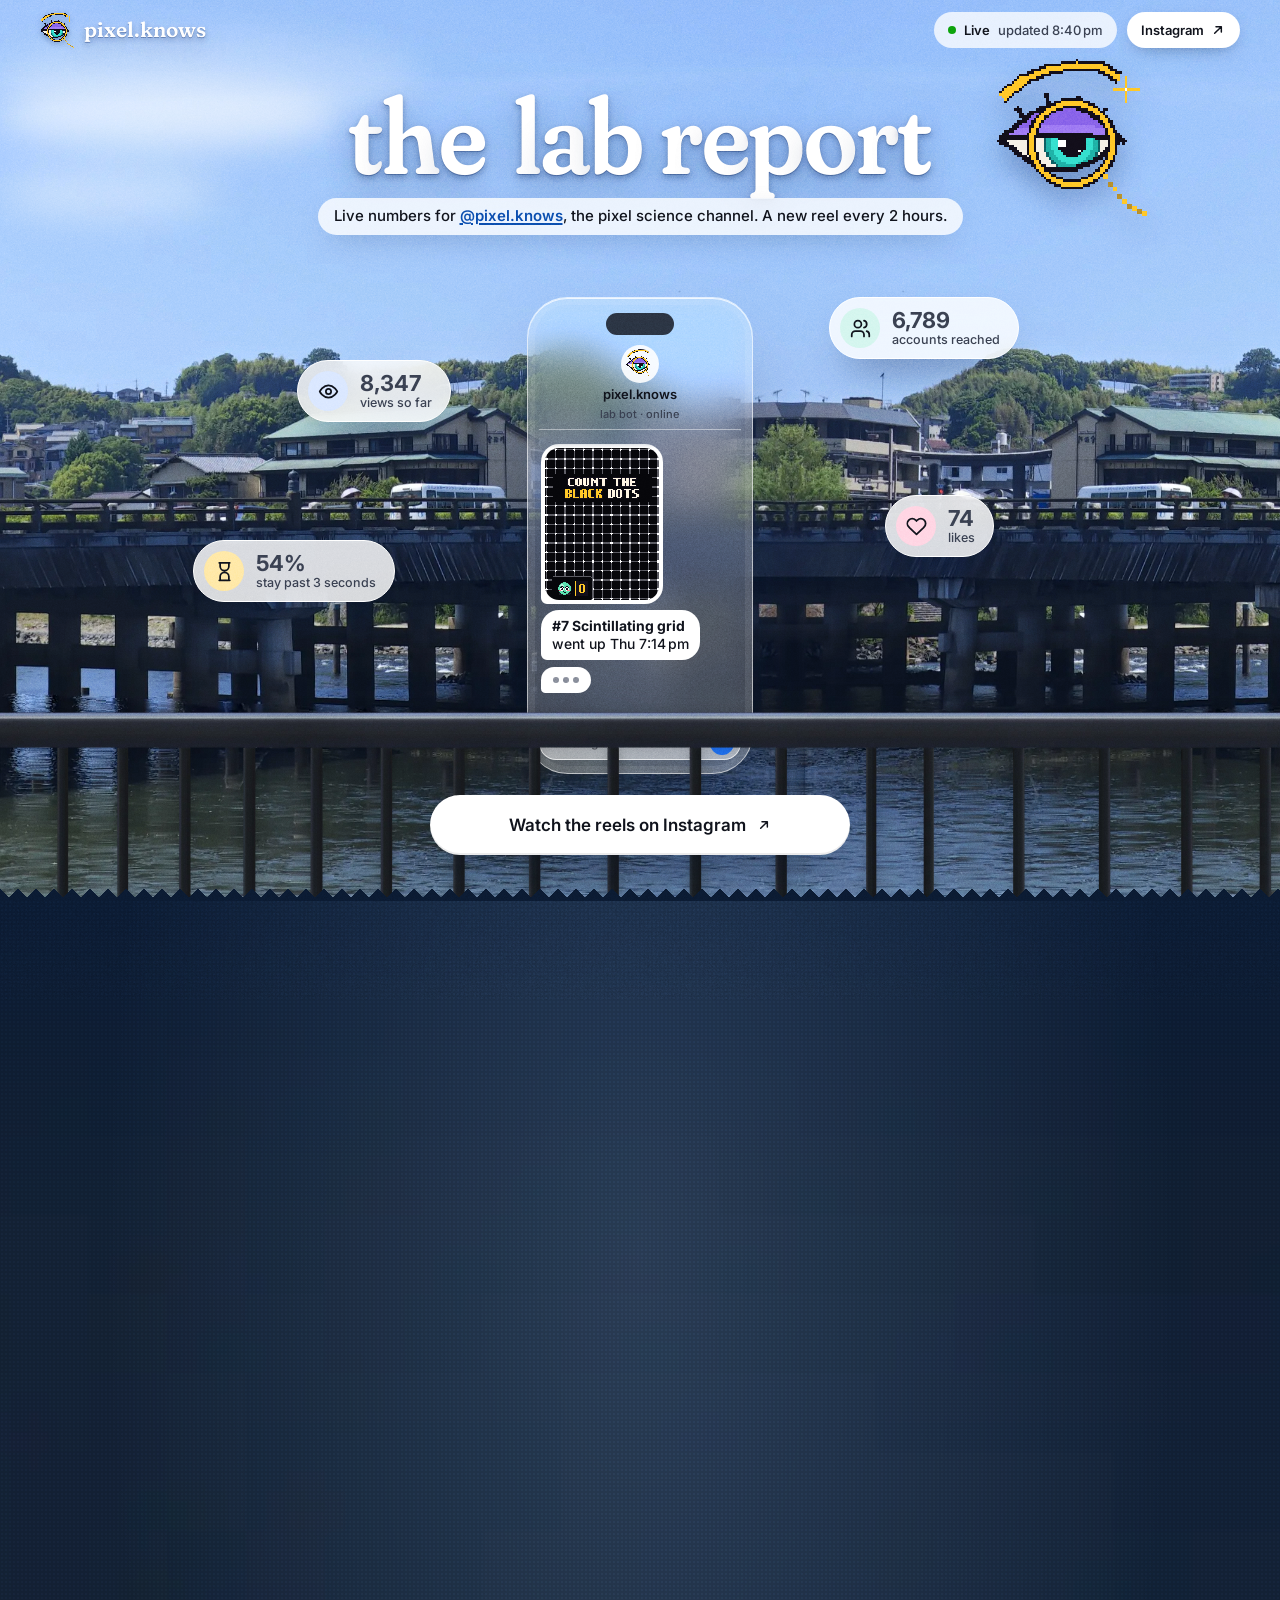
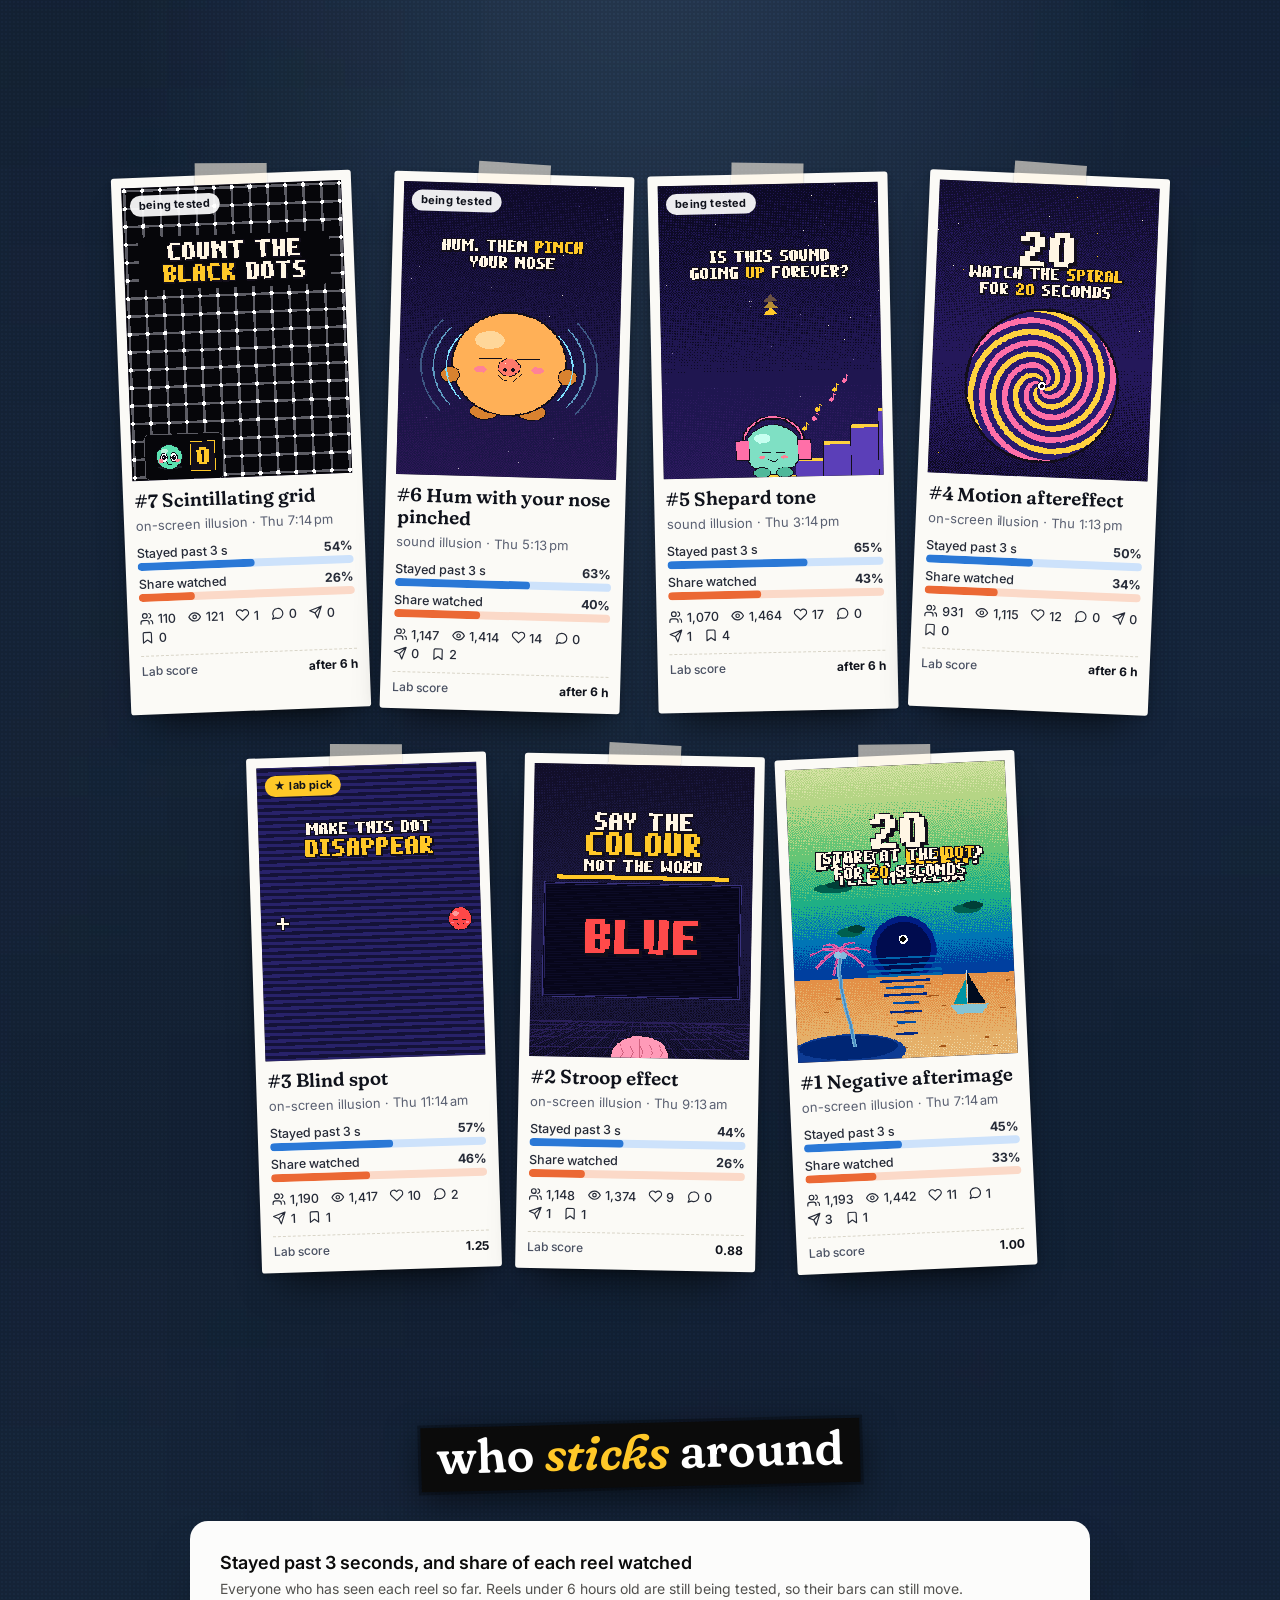
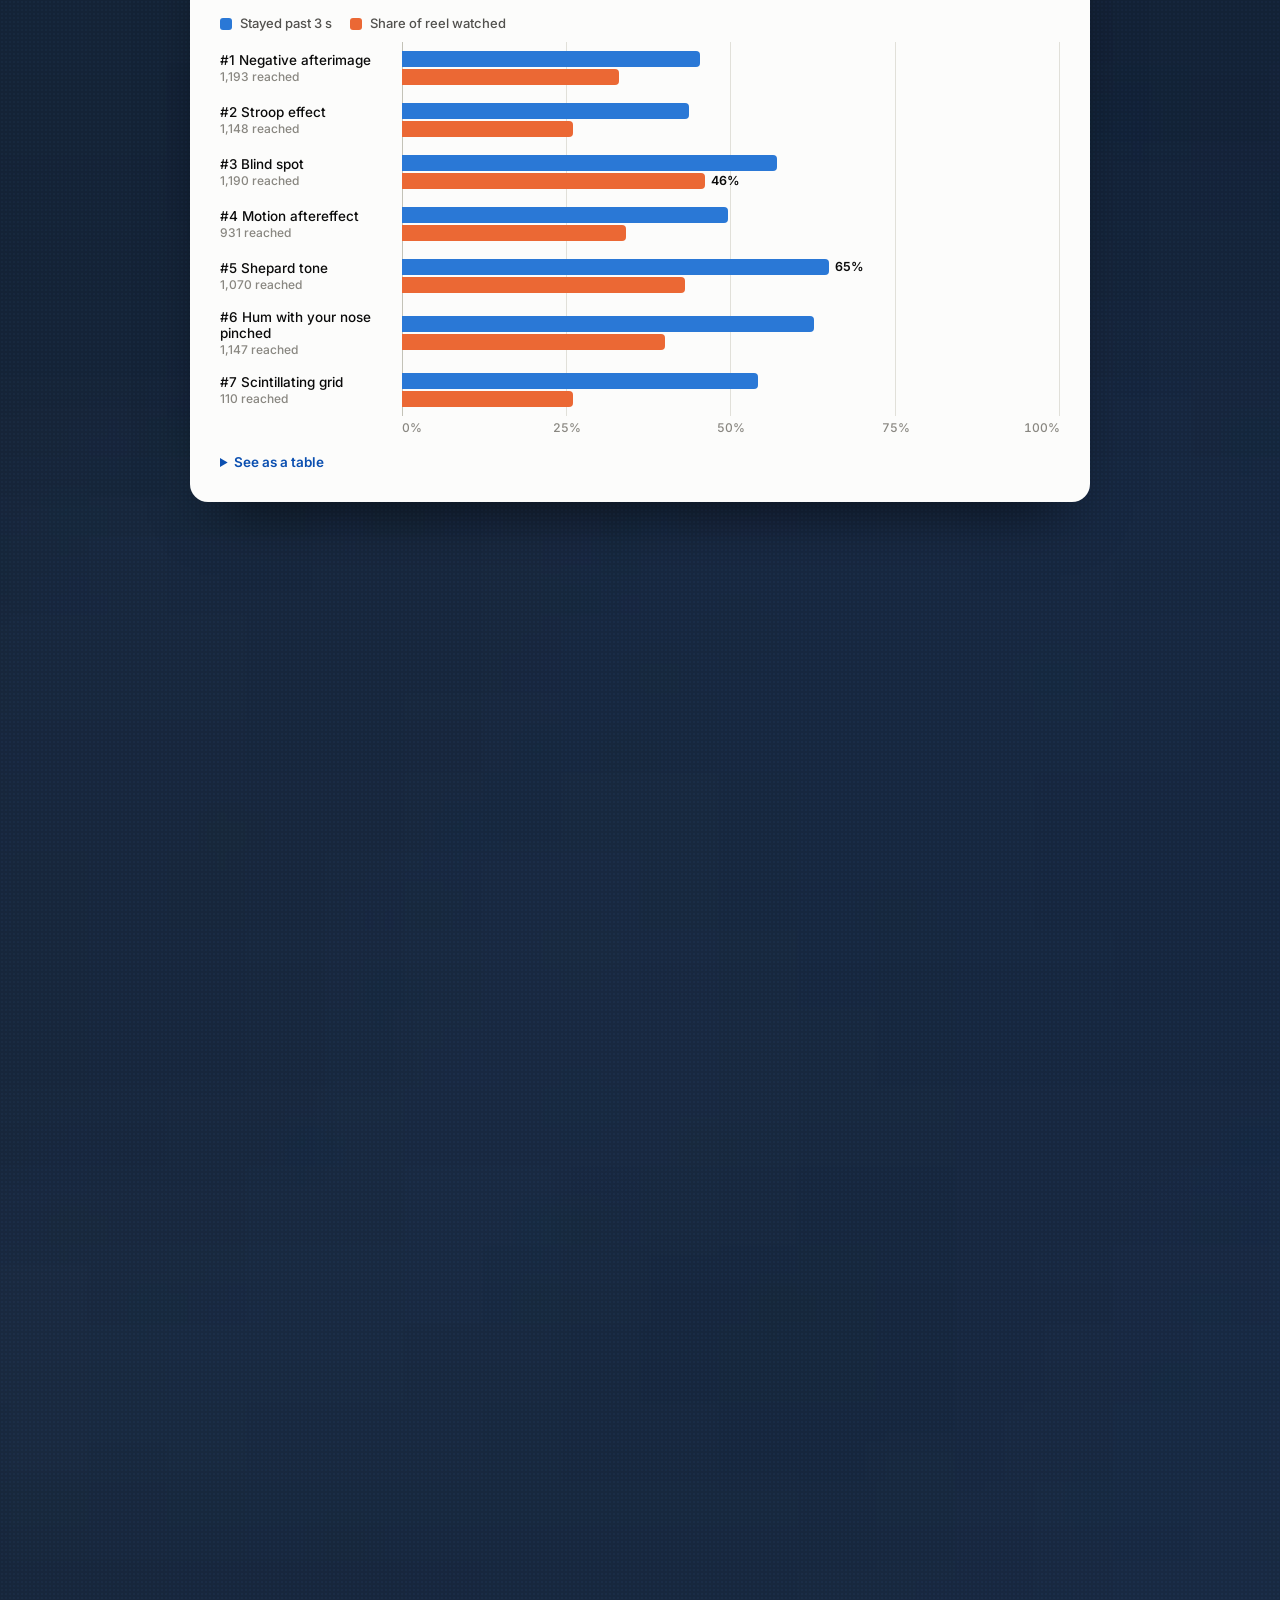
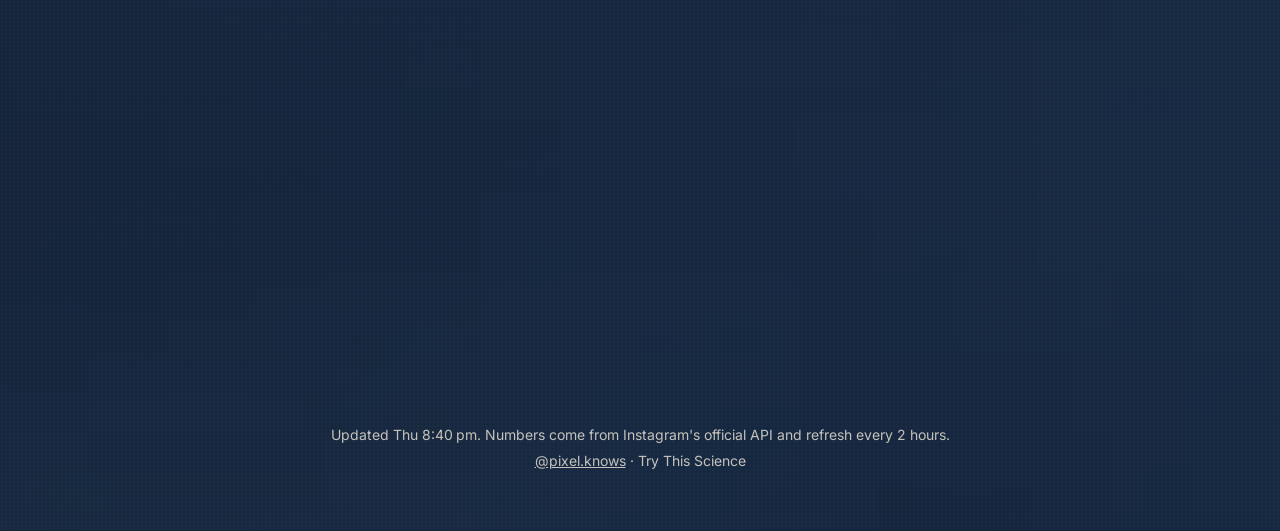
==== dashboard/index.html @ a93fb835 "Dashboard: update channel stats (2026-11-19T13:40-07:00)" ====
<!doctype html>
<html lang="en">
<head>
<meta charset="utf-8">
<meta name="viewport" content="width=device-width, initial-scale=1, viewport-fit=cover">
<title>The Lab Report · @pixel.knows</title>
<meta name="description" content="Live stats for Try This Science (@pixel.knows): every reel's reach, skip rate and watch time, updated every 2 hours.">
<meta name="theme-color" content="#94bcf9">
<meta property="og:title" content="The Lab Report · @pixel.knows">
<meta property="og:description" content="Live stats for the pixel science channel, updated every 2 hours.">
<link rel="icon" href="favicon.png">
<link rel="preconnect" href="https://fonts.googleapis.com">
<link rel="preconnect" href="https://fonts.gstatic.com" crossorigin>
<link rel="stylesheet" href="https://fonts.googleapis.com/css2?family=Fraunces:ital,opsz,wght,SOFT,WONK@0,9..144,400..800,0..100,0..1;1,9..144,400..800,0..100,0..1&family=Inter:wght@400;500;600;700&family=Pixelify+Sans:wght@500;700&display=swap">
<link rel="preload" as="image" href="art/plate.webp">
<link rel="stylesheet" href="style.css">
</head>
<body>
<header class="top" id="top">
  <a class="brand" href="#top" aria-label="The Lab Report, back to top">
    <img src="art/eye.png" alt="" width="61" height="64"><span>pixel.knows</span>
  </a>
  <div class="top-right">
    <span class="live" id="live"><i aria-hidden="true"></i><span>Live</span></span>
    <a class="pill-link" href="https://www.instagram.com/pixel.knows/" target="_blank" rel="noopener">Instagram<svg viewBox="0 0 24 24" aria-hidden="true"><path d="M7 17 17 7M9 7h8v8"/></svg></a>
  </div>
</header>

<main>
  <section class="hero" id="hero" aria-labelledby="title">
    <div class="sky" aria-hidden="true"></div>
    <div class="depth d-plate" aria-hidden="true"><div class="strip plate"><div class="glints" id="glints"></div></div></div>
    <div class="rays" aria-hidden="true"></div>
    <div class="clouds" aria-hidden="true"><i></i><i></i><i></i></div>

    <div class="depth d-copy">
      <div class="hero-copy">
        <img class="mascot" src="art/eye.png" alt="" width="61" height="64">
        <h1 class="title" id="title" aria-label="the lab report"><span class="line">the lab</span> <span class="line">report</span></h1>
        <p class="lede">Live numbers for <a href="https://www.instagram.com/pixel.knows/" target="_blank" rel="noopener">@pixel.knows</a>, the pixel science channel. A new reel every 2 hours.</p>
      </div>
    </div>

    <div class="depth d-phone" aria-hidden="true">
      <div class="phone">
        <div class="island"></div>
        <div class="chat-head">
          <img src="art/eye.png" alt="" width="61" height="64">
          <div><b>pixel.knows</b><span>lab bot · online</span></div>
        </div>
        <div class="thread" id="thread"></div>
        <div class="composer"><span>Message</span><i></i></div>
      </div>
    </div>

    <div class="depth d-chips-back" aria-hidden="true" id="chips-back"></div>
    <div class="depth d-rail" aria-hidden="true"><div class="strip rail"></div></div>
    <div class="depth d-chips-front" aria-hidden="true" id="chips-front"></div>

    <a class="cta" href="https://www.instagram.com/pixel.knows/" target="_blank" rel="noopener">
      Watch the reels on Instagram<svg viewBox="0 0 24 24" aria-hidden="true"><path d="M7 17 17 7M9 7h8v8"/></svg>
    </a>
  </section>

  <div class="deep">
    <div class="deep-bg" aria-hidden="true"></div>

    <section class="block" aria-labelledby="h-numbers">
      <div class="wrap">
        <h2 class="tape" id="h-numbers" data-reveal>the <em>numbers</em></h2>
        <div class="numbers" id="numbers"></div>
      </div>
    </section>

    <section class="block" aria-labelledby="h-reels">
      <div class="wrap">
        <h2 class="tape" id="h-reels" data-reveal>every <em>reel</em> so far</h2>
        <p class="sub" data-reveal>Tap a photo to watch it. Newest first.</p>
      </div>
      <div class="polaroids" id="polaroids"></div>
    </section>

    <section class="block" aria-labelledby="h-stick">
      <div class="wrap">
        <h2 class="tape" id="h-stick" data-reveal>who <em>sticks</em> around</h2>
        <figure class="chart-card" id="chart" data-reveal></figure>
      </div>
    </section>

    <section class="block" aria-labelledby="h-notes">
      <div class="wrap">
        <h2 class="tape" id="h-notes" data-reveal>what the <em>numbers</em> say</h2>
        <ul class="notes" id="notes"></ul>
      </div>
    </section>

    <section class="block" aria-labelledby="h-next">
      <div class="wrap">
        <h2 class="tape" id="h-next" data-reveal>coming <em>up</em></h2>
        <ol class="tickets" id="tickets"></ol>
        <p class="nextbuild" id="nextbuild" data-reveal></p>
      </div>
    </section>

    <section class="block how" aria-labelledby="h-how">
      <div class="wrap">
        <h2 class="tape" id="h-how" data-reveal>how the <em>lab</em> works</h2>
        <ol class="steps">
          <li data-reveal><span class="num">1</span><h3>A new reel every 2 hours</h3><p>Pixel-art science you can test on yourself, drawn entirely in code.</p></li>
          <li data-reveal><span class="num">2</span><h3>Read the numbers</h3><p>Reach, skip rate and watch time come straight from Instagram's official API, at 2, 6, 24 and 72 hours.</p></li>
          <li data-reveal><span class="num">3</span><h3>Keep what works</h3><p>Each reel gets a lab score against the reels posted around it at the same age: 40% who stays past 3 seconds, 40% how much they watch, 20% reach. The best ideas get built next.</p></li>
        </ol>
      </div>
    </section>

    <footer class="foot">
      <div class="wrap">
        <p id="updated">Loading the latest numbers…</p>
        <p><a href="https://www.instagram.com/pixel.knows/" target="_blank" rel="noopener">@pixel.knows</a> · Try This Science</p>
      </div>
    </footer>
  </div>
</main>

<div class="tip" id="tip" role="tooltip" hidden></div>
<div class="grain" aria-hidden="true"></div>
<noscript><p class="noscript">Turn on JavaScript to see the live numbers.</p></noscript>
<script src="app.js" defer></script>
</body>
</html>
---- dashboard/style.css ----
/* The Lab Report — channel dashboard for @pixel.knows.
   Look: a grainy, layered river scene (the owner's photo cut into sliding layers) over a deep night-river
   section with label-tape headings, paper stickers and polaroids. */

:root {
  --sky: #94bcf9;
  --ink: #10131c;
  --ink-2: #3a4152;
  --paper: #fffaf0;
  --cream: #fff6e4;
  --gold: #ffc828;
  --navy: #0b1b33;
  --blue: #2a78d6;
  --blue-track: #cde2fb;
  --orange: #eb6834;
  --orange-track: #fbd9c8;
  --glass-line: rgba(255, 255, 255, .62);
  --title-shadow: 0 1px 0 rgba(12, 38, 92, .32), 0 3px 6px rgba(12, 38, 92, .34), 0 12px 30px rgba(12, 38, 92, .28);
  --serif: "Fraunces", Georgia, serif;
  --sans: "Inter", system-ui, -apple-system, "Segoe UI", sans-serif;
  --pixel: "Pixelify Sans", "Inter", monospace;
  --ease: cubic-bezier(.2, .7, .2, 1);
  /* layer sizes in photo px (app.js overwrites them from art/hero.json) */
  --pw: 1319; --ph: 1700; --rw: 1500; --rh: 314;
}

* { box-sizing: border-box; }
html { -webkit-text-size-adjust: 100%; scroll-behavior: smooth; }
body {
  margin: 0;
  background: var(--navy);
  color: var(--cream);
  font: 400 16px/1.55 var(--sans);
  overflow-x: hidden;
}
img { max-width: 100%; }
a { color: inherit; }
:focus-visible { outline: 3px solid var(--gold); outline-offset: 3px; border-radius: 6px; }
.noscript { position: fixed; bottom: 16px; left: 16px; right: 16px; padding: 12px 16px; background: #fff; color: var(--ink); border-radius: 12px; z-index: 99; }

/* ---------- header ---------- */
.top {
  position: fixed; inset: 0 0 auto 0; z-index: 60;
  display: flex; align-items: center; justify-content: space-between; gap: 12px;
  padding: 12px clamp(16px, 4vw, 40px);
  transition: background .35s var(--ease), box-shadow .35s var(--ease);
}
.top.scrolled { background: rgba(11, 27, 51, .62); -webkit-backdrop-filter: blur(14px) saturate(1.3); backdrop-filter: blur(14px) saturate(1.3); box-shadow: 0 1px 0 rgba(255, 255, 255, .08); }
.brand { display: flex; align-items: center; gap: 10px; text-decoration: none; color: #fff; font: 600 21px/1 var(--serif); font-variation-settings: "SOFT" 100, "WONK" 1; text-shadow: var(--title-shadow); }
.brand img { width: 34px; height: auto; image-rendering: pixelated; filter: drop-shadow(0 2px 3px rgba(12, 38, 92, .35)); }
.top-right { display: flex; align-items: center; gap: 10px; }
.live {
  display: inline-flex; align-items: center; gap: 8px; height: 36px; padding: 0 14px;
  border-radius: 999px; background: rgba(255, 255, 255, .78); color: var(--ink);
  font: 600 13px/1 var(--sans); -webkit-backdrop-filter: blur(10px); backdrop-filter: blur(10px);
}
.live i { width: 8px; height: 8px; border-radius: 50%; background: #0ca30c; box-shadow: 0 0 0 0 rgba(12, 163, 12, .6); animation: pulse 2s ease-out infinite; }
.live .when { font-weight: 500; color: var(--ink-2); }
.pill-link {
  display: inline-flex; align-items: center; gap: 6px; height: 36px; padding: 0 14px;
  border-radius: 999px; background: #fff; color: var(--ink); text-decoration: none; font: 600 13px/1 var(--sans);
  box-shadow: 0 6px 18px -8px rgba(8, 30, 70, .5); transition: transform .2s var(--ease);
}
.pill-link:hover { transform: translateY(-1px); }
.pill-link svg, .cta svg { width: 16px; height: 16px; fill: none; stroke: currentColor; stroke-width: 2.2; stroke-linecap: round; stroke-linejoin: round; }
@keyframes pulse { 0% { box-shadow: 0 0 0 0 rgba(12, 163, 12, .55); } 100% { box-shadow: 0 0 0 10px rgba(12, 163, 12, 0); } }

/* ---------- hero: the layered river ---------- */
.hero {
  --H: max(640px, 100svh);
  --s: calc(var(--H) / 1500);               /* CSS px per photo px */
  position: relative; height: var(--H); overflow: hidden; isolation: isolate;
  background: linear-gradient(#86b2f7, var(--sky) 45%, #a8c8fa);
}
.sky { position: absolute; inset: 0; background: radial-gradient(120% 70% at 12% 0%, rgba(255, 255, 255, .45), transparent 60%); }
.depth {
  position: absolute; inset: 0; pointer-events: none;
  transform: translate3d(calc(var(--mx, 0) * var(--dx, 0px)), calc(var(--my, 0) * var(--dy, 0px) + var(--sy, 0) * var(--dsy, 0px)), 0);
}
.d-plate { --dx: -6px; --dy: -3px; --dsy: 70px; z-index: 1; }
.d-copy { --dx: -14px; --dy: -8px; --dsy: -40px; z-index: 6; }
.d-phone { --dx: 10px; --dy: 6px; --dsy: 30px; z-index: 4; }
.d-chips-back { --dx: 18px; --dy: 10px; --dsy: 10px; z-index: 5; }
.d-rail { --dx: 26px; --dy: 12px; --dsy: -30px; z-index: 7; }
.d-chips-front { --dx: 36px; --dy: 16px; --dsy: -60px; z-index: 8; }

.strip {
  position: absolute; left: 0; bottom: 0;
  background-repeat: repeat-x; background-position: 0 100%;
  will-change: transform;
}
.plate {
  --tile: calc(var(--pw) * 2 * var(--s));
  height: calc(var(--ph) * var(--s)); width: calc(100% + var(--tile));
  background-image: url(art/plate.webp); background-size: var(--tile) 100%;
  animation: pan 170s linear infinite, in-settle 1.6s var(--ease) both;
}
.rail {
  --tile: calc(var(--rw) * 2 * var(--s));
  height: calc(var(--rh) * var(--s)); width: calc(100% + var(--tile));
  background-image: url(art/rail.webp); background-size: var(--tile) 100%;
  filter: drop-shadow(0 -2px 6px rgba(0, 0, 0, .18));
  animation: pan 58s linear infinite, in-rise-near 1.5s var(--ease) .15s both;
}
@keyframes pan { to { transform: translate3d(calc(-1 * var(--tile)), 0, 0); } }
@keyframes in-settle { from { translate: 0 3%; opacity: 0; } }
@keyframes in-rise { from { translate: 0 38%; opacity: 0; } }
@keyframes in-rise-near { from { translate: 0 70%; } }

.glints { position: absolute; inset: 0; }
.glint {
  position: absolute; width: 10px; height: 10px; margin: -5px 0 0 -5px; opacity: 0;
  background:
    radial-gradient(circle, rgba(255, 255, 255, .95) 0 1.5px, rgba(255, 255, 255, .35) 2.5px, transparent 5px),
    linear-gradient(90deg, transparent 46%, rgba(255, 255, 255, .8) 50%, transparent 54%),
    linear-gradient(0deg, transparent 46%, rgba(255, 255, 255, .8) 50%, transparent 54%);
  border-radius: 50%; filter: drop-shadow(0 0 2px rgba(255, 255, 255, .8));
  animation: glint 2.6s ease-in-out infinite;
}
@keyframes glint { 0%, 100% { opacity: 0; transform: scale(.4) rotate(0deg); } 50% { opacity: 1; transform: scale(1) rotate(45deg); } }

.rays {
  position: absolute; z-index: 2; left: -25%; top: -35%; width: 95%; height: 120%; pointer-events: none;
  background: repeating-conic-gradient(from 95deg at 0% 0%, rgba(255, 255, 255, 0) 0deg 3deg, rgba(255, 255, 255, .5) 4deg 6deg, rgba(255, 255, 255, 0) 7deg 11deg);
  -webkit-mask-image: radial-gradient(closest-side at 0% 0%, #000 0%, rgba(0, 0, 0, .55) 45%, transparent 100%);
  mask-image: radial-gradient(closest-side at 0% 0%, #000 0%, rgba(0, 0, 0, .55) 45%, transparent 100%);
  filter: blur(10px); mix-blend-mode: soft-light; opacity: .8;
  animation: rays 8s ease-in-out infinite alternate;
}
@keyframes rays { from { opacity: .55; transform: rotate(-1.5deg); } to { opacity: .95; transform: rotate(1.5deg); } }

.clouds { position: absolute; inset: 0 0 auto 0; height: 45%; z-index: 2; pointer-events: none; overflow: hidden; }
.clouds i {
  position: absolute; display: block; border-radius: 50%; background: rgba(255, 255, 255, .55); filter: blur(18px);
  animation: drift linear infinite;
}
.clouds i:nth-child(1) { width: 340px; height: 70px; top: 20%; left: 0; animation-duration: 140s; animation-delay: -40s; }
.clouds i:nth-child(2) { width: 220px; height: 48px; top: 42%; left: 0; opacity: .7; animation-duration: 190s; animation-delay: -120s; }
.clouds i:nth-child(3) { width: 420px; height: 90px; top: 8%; left: 0; opacity: .45; animation-duration: 240s; animation-delay: -10s; }
@keyframes drift { from { transform: translateX(-30vw); } to { transform: translateX(110vw); } }

/* title block */
.hero-copy {
  position: absolute; left: 50%; top: calc(var(--H) * .095); width: min(92vw, 860px); translate: -50% 0;
  text-align: center; pointer-events: auto;
}
.title {
  margin: 0; color: #fff; font-family: var(--serif); font-weight: 600;
  font-size: clamp(52px, 8.4vw, 112px); line-height: .92; letter-spacing: -.01em;
  font-variation-settings: "SOFT" 100, "WONK" 1, "opsz" 144;
  text-shadow: var(--title-shadow);
}
.title .line { display: inline-block; white-space: nowrap; }
.title .ch { display: inline-block; animation: wave 3.4s ease-in-out infinite, ch-in .9s var(--ease) both; animation-delay: calc(var(--i) * -.21s), calc(.35s + var(--i) * .045s); }
.title .sp { display: inline-block; width: .26em; }
@keyframes wave {
  0%, 100% { transform: translateY(0) rotate(0deg); }
  25% { transform: translateY(-.07em) rotate(-1.2deg); }
  50% { transform: translateY(.035em) rotate(.6deg); }
  75% { transform: translateY(-.02em) rotate(1deg); }
}
@keyframes ch-in { from { opacity: 0; translate: 0 .35em; } }
.lede {
  display: inline-block; margin: 14px 0 0; padding: 8px 16px; border-radius: 999px;
  background: rgba(255, 255, 255, .8); color: var(--ink); font: 500 15px/1.35 var(--sans);
  -webkit-backdrop-filter: blur(10px); backdrop-filter: blur(10px);
  box-shadow: 0 10px 30px -14px rgba(8, 30, 70, .5);
  animation: in-rise 1s var(--ease) .7s both;
}
.lede a { color: #0b4fb0; font-weight: 600; text-decoration-thickness: 1.5px; text-underline-offset: 2px; }
.mascot {
  position: absolute; right: -9%; top: -18%; width: 150px; height: auto; image-rendering: pixelated;
  filter: drop-shadow(0 14px 14px rgba(12, 38, 92, .32));
  animation: bob 4.8s ease-in-out infinite, fly-in 1.4s var(--ease) .45s both;
}
@keyframes bob { 0%, 100% { transform: translateY(0) rotate(-4deg); } 50% { transform: translateY(-12px) rotate(3deg); } }
@keyframes fly-in { from { translate: 60vw -40vh; rotate: 30deg; opacity: 0; } }

/* the frosted phone */
.phone {
  --phh: calc(var(--H) * .53);
  position: absolute; bottom: calc(var(--H) * .14);       /* only the message bar tucks behind the rail */
  height: var(--phh); width: calc(var(--phh) * 9 / 19); left: calc(50% - var(--phh) * 9 / 38);
  border-radius: calc(var(--phh) * .085);
  padding: calc(var(--phh) * .028) calc(var(--phh) * .024);
  display: flex; flex-direction: column;
  background: rgba(255, 255, 255, .24); border: 1.5px solid var(--glass-line);
  -webkit-backdrop-filter: blur(18px) saturate(1.45); backdrop-filter: blur(18px) saturate(1.45);
  box-shadow: 0 50px 90px -30px rgba(8, 30, 70, .55), inset 0 1px 0 rgba(255, 255, 255, .8), inset 0 0 0 7px rgba(255, 255, 255, .08);
  animation: in-rise 1.3s var(--ease) .25s both;
}
.island { flex: none; width: 34%; height: 22px; margin: 2px auto 10px; border-radius: 999px; background: rgba(15, 18, 28, .82); }
.chat-head { flex: none; display: flex; flex-direction: column; align-items: center; gap: 4px; padding-bottom: 8px; border-bottom: 1px solid rgba(255, 255, 255, .45); }
.chat-head img { width: 38px; height: 38px; padding: 4px; border-radius: 50%; background: rgba(255, 255, 255, .9); image-rendering: pixelated; object-fit: contain; }
.chat-head div { text-align: center; line-height: 1.15; }
.chat-head b { display: block; color: var(--ink); font: 600 13px/1.2 var(--sans); }
.chat-head span { color: var(--ink-2); font: 500 11px/1.2 var(--sans); }
.thread {
  flex: 1; min-height: 0; overflow: hidden; display: flex; flex-direction: column; justify-content: flex-end;
  padding: 8px 2px calc(var(--H) * .03); transition: opacity .45s var(--ease);
  -webkit-mask-image: linear-gradient(transparent, #000 18px); mask-image: linear-gradient(transparent, #000 18px);
}
.thread.clearing { opacity: 0; }
.msg {
  max-width: 82%; margin-top: 6px; padding: 7px 11px; border-radius: 18px;
  font: 500 clamp(11.5px, calc(var(--H) * .0155), 14px)/1.3 var(--sans);
  animation: msg-in .34s cubic-bezier(.2, .9, .3, 1.25) both; transform-origin: 0 100%;
}
.msg.in { align-self: flex-start; background: #fff; color: var(--ink); border-bottom-left-radius: 6px; }
.msg.out { align-self: flex-end; background: #1f6feb; color: #fff; border-bottom-right-radius: 6px; transform-origin: 100% 100%; animation-name: msg-pop; }
.msg.pic { padding: 4px; width: 62%; }
.msg.pic img { display: block; width: 100%; aspect-ratio: 3 / 4; object-fit: cover; object-position: 50% 12%; border-radius: 14px; image-rendering: pixelated; }
.msg b { font-weight: 700; }
.typing { align-self: flex-start; display: flex; gap: 4px; margin-top: 6px; padding: 10px 12px; border-radius: 18px; border-bottom-left-radius: 6px; background: #fff; animation: msg-in .25s ease both; }
.typing i { width: 6px; height: 6px; border-radius: 50%; background: #8a8f9c; animation: dot 1.1s infinite; }
.typing i:nth-child(2) { animation-delay: .15s; } .typing i:nth-child(3) { animation-delay: .3s; }
.receipt { align-self: flex-end; margin-top: 3px; color: rgba(16, 19, 28, .62); font: 600 10.5px/1 var(--sans); animation: msg-in .3s ease both; }
@keyframes msg-in { from { opacity: 0; transform: scale(.86); } }
@keyframes msg-pop { from { opacity: 0; transform: translateY(26px) scale(.92); } }
@keyframes dot { 0%, 60%, 100% { opacity: .35; transform: translateY(0); } 30% { opacity: 1; transform: translateY(-2px); } }
.composer { flex: none; display: flex; align-items: center; justify-content: space-between; height: 34px; margin-top: 6px; padding: 0 6px 0 14px; border-radius: 999px; border: 1px solid rgba(255, 255, 255, .7); background: rgba(255, 255, 255, .5); color: rgba(16, 19, 28, .55); font: 500 12px/1 var(--sans); }
.composer i { width: 24px; height: 24px; border-radius: 50%; background: #1f6feb; }

/* floating stat chips */
.chip {
  position: absolute; display: flex; align-items: center; gap: 12px; padding: 10px 18px 10px 10px;
  border-radius: 999px; background: rgba(255, 255, 255, .84); border: 1px solid #fff; color: var(--ink);
  -webkit-backdrop-filter: blur(12px) saturate(1.3); backdrop-filter: blur(12px) saturate(1.3);
  box-shadow: 0 22px 44px -18px rgba(8, 30, 70, .55);
  animation: bob 5.6s ease-in-out infinite, chip-in .8s cubic-bezier(.2, .9, .3, 1.3) both;
}
.chip .ic { display: grid; place-items: center; width: 40px; height: 40px; border-radius: 50%; background: var(--c, #e8f1fe); }
.chip .ic svg { width: 21px; height: 21px; fill: none; stroke: var(--ink); stroke-width: 2; stroke-linecap: round; stroke-linejoin: round; }
.chip b { display: block; font: 700 22px/1.05 var(--sans); }
.chip span { display: block; color: var(--ink-2); font: 500 12.5px/1.25 var(--sans); }
@keyframes chip-in { from { opacity: 0; scale: .6; } }

.cta {
  position: absolute; z-index: 9; left: 50%; bottom: calc(var(--H) * .05); translate: -50% 0;
  display: inline-flex; align-items: center; justify-content: center; gap: 10px;
  min-width: min(420px, 86vw); height: 60px; padding: 0 28px; border-radius: 999px;
  background: #fff; color: var(--ink); text-decoration: none; font: 600 17px/1 var(--sans);
  box-shadow: 0 24px 50px -18px rgba(5, 18, 40, .7), inset 0 -2px 0 rgba(16, 19, 28, .08);
  transition: transform .25s var(--ease), box-shadow .25s var(--ease);
  animation: in-rise 1s var(--ease) 1s both;
}
.cta:hover { transform: translateY(-2px) scale(1.01); }

/* ---------- the deep: lower sections ---------- */
.deep { position: relative; padding: 70px 0 0; isolation: isolate; }
.deep::before {
  content: ""; position: absolute; left: 0; right: 0; top: -17px; height: 18px; z-index: 3;
  background: linear-gradient(-45deg, var(--navy) 9px, transparent 0), linear-gradient(45deg, var(--navy) 9px, transparent 0);
  background-size: 18px 18px; background-position: left bottom; background-repeat: repeat-x;
}
.deep-bg {
  position: absolute; inset: 0; z-index: -1;
  background: radial-gradient(60% 40% at 50% 8%, rgba(160, 205, 255, .16), transparent 70%),
              linear-gradient(var(--navy), rgba(11, 27, 51, .35) 320px, rgba(11, 27, 51, .55)),
              url(art/deep.webp) center / cover;
}
.deep-bg::after {
  content: ""; position: absolute; inset: 0;
  background: radial-gradient(rgba(255, 255, 255, .12) 1px, transparent 1.6px) 0 0 / 4px 4px;
  mix-blend-mode: overlay;
}
.wrap { position: relative; max-width: 1140px; margin: 0 auto; padding: 0 clamp(16px, 4vw, 32px); }
.block { position: relative; padding: 56px 0; text-align: center; }
.tape {
  display: inline-block; margin: 0 auto; padding: 4px 16px 10px; background: #0b0b0b; color: #fff;
  font: 600 clamp(32px, 5vw, 48px)/1.05 var(--serif); font-variation-settings: "SOFT" 100, "WONK" 1;
  box-shadow: 0 0 0 3px rgba(0, 0, 0, .3), 0 10px 34px rgba(0, 0, 0, .55); rotate: -1.4deg;
}
.tape em { font-style: italic; color: var(--gold); }
.sub { margin: 14px 0 0; color: rgba(255, 246, 228, .78); font-size: 15px; }

/* reveal on scroll */
[data-reveal] { opacity: 0; translate: 0 26px; transition: opacity .8s var(--ease), translate .8s var(--ease); }
[data-reveal].in { opacity: 1; translate: 0 0; }
.tape[data-reveal] { translate: 0 0; scale: .86; transition: opacity .6s var(--ease), scale .6s cubic-bezier(.2, .9, .3, 1.4); }
.tape[data-reveal].in { scale: 1; }

/* numbers */
.numbers { display: grid; gap: 28px; justify-items: center; margin-top: 34px; }
.hero-fig { display: flex; flex-direction: column; align-items: center; }
.hero-fig .big { font: 700 clamp(64px, 11vw, 120px)/.95 var(--sans); letter-spacing: -.03em; color: #fff; text-shadow: 0 10px 40px rgba(0, 0, 0, .4); }
.hero-fig .lbl { margin-top: 6px; color: rgba(255, 246, 228, .85); font-size: 17px; }
.stickers { list-style: none; max-width: 780px; margin: 8px auto 0; padding: 0; display: flex; flex-wrap: wrap; justify-content: center; gap: 22px 18px; }
.sticker {
  position: relative; min-width: 150px; padding: 18px 20px 14px; text-align: left; color: var(--ink);
  background: var(--paper); border-radius: 4px; rotate: var(--r, 0deg);
  box-shadow: 0 16px 30px -14px rgba(0, 0, 0, .6), 0 1px 0 rgba(255, 255, 255, .6) inset;
  transition: rotate .35s cubic-bezier(.2, .9, .3, 1.4), transform .35s var(--ease);
}
.sticker::before { content: ""; position: absolute; left: 50%; top: -10px; width: 64px; height: 20px; translate: -50% 0; rotate: -3deg; background: rgba(255, 255, 255, .55); box-shadow: 0 1px 2px rgba(0, 0, 0, .15); }
.sticker:hover { rotate: 0deg; transform: translateY(-4px); }
.sticker.gold { background: #ffdb6e; } .sticker.mint { background: #b5f0e6; } .sticker.pink { background: #ffc6d9; } .sticker.sky { background: #cfe2ff; }
.sticker b { display: block; font: 700 30px/1.05 var(--sans); letter-spacing: -.01em; }
.sticker span { display: block; margin-top: 4px; font: 500 14px/1.25 var(--sans); color: #262b38; }
.sticker small { display: block; margin-top: 2px; font: 400 12px/1.3 var(--sans); color: #4a5163; }
.sticker .ic { position: absolute; right: 12px; top: 12px; width: 20px; height: 20px; fill: none; stroke: #262b38; stroke-width: 2; stroke-linecap: round; stroke-linejoin: round; opacity: .75; }

/* polaroids */
.polaroids {
  display: flex; gap: 26px; overflow-x: auto; padding: 40px max(24px, calc(50vw - 560px)) 46px;
  scroll-snap-type: x mandatory; scrollbar-width: thin; scrollbar-color: rgba(255, 255, 255, .35) transparent;
}
.pol {
  position: relative; flex: none; width: 240px; scroll-snap-align: center; text-align: left; text-decoration: none; color: var(--ink);
  padding: 10px 10px 14px; background: #fbfaf6; border-radius: 3px; rotate: var(--r, 0deg);
  box-shadow: 0 24px 40px -20px rgba(0, 0, 0, .75), 0 2px 6px rgba(0, 0, 0, .2);
  transition: rotate .4s cubic-bezier(.2, .9, .3, 1.4), transform .4s var(--ease), box-shadow .4s var(--ease);
}
.pol:hover, .pol:focus-visible { rotate: 0deg; transform: translateY(-8px) scale(1.02); box-shadow: 0 34px 50px -22px rgba(0, 0, 0, .8), 0 2px 6px rgba(0, 0, 0, .2); }
.pol::before { content: ""; position: absolute; left: 50%; top: -11px; width: 72px; height: 22px; translate: -50% 0; rotate: 2deg; background: rgba(255, 246, 228, .6); box-shadow: 0 1px 2px rgba(0, 0, 0, .2); }
.pol .ph { position: relative; display: block; aspect-ratio: 3 / 4; overflow: hidden; background: #1b1530; }
.pol .ph img { display: block; width: 100%; height: 100%; object-fit: cover; object-position: 50% 12%; image-rendering: pixelated; }
.pol .tag { position: absolute; top: 8px; left: 8px; padding: 5px 9px; border-radius: 999px; font: 700 11px/1 var(--sans); letter-spacing: .02em; }
.pol .tag.pick { background: var(--gold); color: var(--ink); }
.pol .tag.new { background: rgba(255, 255, 255, .92); color: var(--ink); }
.pol .cap { display: block; margin: 10px 2px 8px; }
.pol .cap b { display: block; font: 600 19px/1.15 var(--serif); font-variation-settings: "SOFT" 100, "WONK" 1; }
.pol .cap i { font: 400 13px/1.3 var(--sans); font-style: normal; color: #5a6072; }
.meter { display: grid; grid-template-columns: 1fr auto; align-items: center; gap: 2px 8px; margin: 6px 2px 0; font: 500 12.5px/1.2 var(--sans); color: #262b38; }
.meter .track { grid-column: 1 / -1; height: 8px; border-radius: 999px; background: var(--trk); overflow: hidden; }
.meter .track i { display: block; height: 100%; width: 0; border-radius: 999px; background: var(--fill); transition: width 1.1s var(--ease) .2s; }
.pol.in .meter .track i, .no-motion .meter .track i { width: var(--w); }
.meter.stay { --fill: var(--blue); --trk: var(--blue-track); }
.meter.watch { --fill: var(--orange); --trk: var(--orange-track); }
.meter b { font-weight: 700; }
.pol .counts { display: flex; flex-wrap: wrap; gap: 4px 12px; margin: 10px 2px 0; font: 500 12.5px/1.2 var(--sans); color: #262b38; }
.pol .counts span { display: inline-flex; align-items: center; gap: 4px; }
.pol .counts svg { width: 14px; height: 14px; fill: none; stroke: #262b38; stroke-width: 2; stroke-linecap: round; stroke-linejoin: round; }
.pol .score { display: flex; justify-content: space-between; margin: 10px 2px 0; padding-top: 8px; border-top: 1px dashed #d9d5c8; font: 500 12px/1.2 var(--sans); color: #4a5163; }
.pol .score b { color: var(--ink); }

/* chart */
.chart-card {
  --label: 170px;
  margin: 34px auto 0; max-width: 900px; padding: clamp(18px, 3vw, 30px); text-align: left;
  background: #fcfcfb; color: #0b0b0b; border-radius: 18px; box-shadow: 0 30px 60px -30px rgba(0, 0, 0, .7);
}
.chart-card h3 { margin: 0; font: 600 18px/1.3 var(--sans); }
.chart-card .desc { margin: 4px 0 0; color: #52514e; font-size: 14px; }
.legend { display: flex; flex-wrap: wrap; gap: 8px 18px; margin: 16px 0 6px; font: 500 13px/1.2 var(--sans); color: #52514e; }
.legend span { display: inline-flex; align-items: center; gap: 8px; }
.legend i { width: 12px; height: 12px; border-radius: 3px; background: var(--c); }
.bars { position: relative; margin-top: 10px; }
/* one set of solid hairline gridlines and the baseline, running through every row */
.bars::before {
  content: ""; position: absolute; top: 0; bottom: 0; left: calc(var(--label) + 12px); right: 0; pointer-events: none;
  background:
    linear-gradient(90deg, #c3c2b7 1px, transparent 1px) 0 0 / 100% 100% no-repeat,
    linear-gradient(90deg, transparent calc(25% - .5px), #e1e0d9 calc(25% - .5px) calc(25% + .5px), transparent 0),
    linear-gradient(90deg, transparent calc(50% - .5px), #e1e0d9 calc(50% - .5px) calc(50% + .5px), transparent 0),
    linear-gradient(90deg, transparent calc(75% - .5px), #e1e0d9 calc(75% - .5px) calc(75% + .5px), transparent 0),
    linear-gradient(90deg, transparent calc(100% - 1px), #e1e0d9 calc(100% - 1px));
}
.brow { position: relative; display: grid; grid-template-columns: var(--label) 1fr; align-items: center; gap: 12px; padding: 7px 0; }
.brow .bl { font: 500 13.5px/1.25 var(--sans); color: #0b0b0b; }
.brow .bl small { display: block; color: #898781; font-size: 12px; }
.plot { position: relative; display: grid; gap: 2px; padding: 2px 0; }
.bar {
  position: relative; height: 16px; width: 0; border-radius: 0 4px 4px 0; background: var(--c); cursor: default;
  transition: width 1.1s var(--ease);
}
.chart-card.in .bar, .no-motion .bar { width: var(--w); }
.bar:focus-visible { outline: 2px solid #0b0b0b; outline-offset: 2px; }
.bar::after { content: ""; position: absolute; inset: -5px -6px; }       /* bigger hit target than the mark */
.bar .val { position: absolute; left: calc(100% + 6px); top: 50%; translate: 0 -50%; font: 600 12.5px/1 var(--sans); color: #0b0b0b; white-space: nowrap; }
.axis { display: grid; grid-template-columns: var(--label) 1fr; gap: 12px; margin-top: 4px; }
.axis .ticks { position: relative; height: 16px; font: 500 12px/1 var(--sans); color: #898781; font-variant-numeric: tabular-nums; }
.axis .ticks span { position: absolute; top: 2px; translate: -50% 0; }
.axis .ticks span:first-child { translate: 0 0; } .axis .ticks span:last-child { translate: -100% 0; }
.table-view { margin-top: 18px; }
.table-view summary { cursor: pointer; font: 600 13.5px/1.3 var(--sans); color: #0b4fb0; }
.table-view table { width: 100%; margin-top: 10px; border-collapse: collapse; font: 400 13.5px/1.35 var(--sans); font-variant-numeric: tabular-nums; }
.table-view th, .table-view td { padding: 7px 8px; border-bottom: 1px solid #e1e0d9; text-align: right; }
.table-view th:first-child, .table-view td:first-child { text-align: left; }
.table-view th { font-weight: 600; color: #52514e; }
.tablewrap { overflow-x: auto; }

.tip {
  position: fixed; z-index: 80; max-width: 240px; padding: 10px 12px; border-radius: 10px; pointer-events: none;
  background: #0b0b0b; color: #f0efec; font: 500 13px/1.4 var(--sans); box-shadow: 0 12px 30px -10px rgba(0, 0, 0, .6);
}
.tip b { color: #fff; }

/* notes */
.notes { list-style: none; margin: 34px auto 0; padding: 0; max-width: 980px; display: grid; grid-template-columns: repeat(auto-fit, minmax(260px, 1fr)); gap: 26px 22px; }
.note {
  position: relative; display: flex; gap: 12px; align-items: flex-start; padding: 20px 20px 18px; text-align: left; color: var(--ink);
  background: var(--paper); rotate: var(--r, 0deg); border-radius: 2px;
  clip-path: polygon(0 3%, 4% 0, 12% 2%, 22% 0, 35% 2%, 48% 0, 60% 2%, 74% 0, 86% 2%, 100% 0, 100% 97%, 94% 100%, 82% 98%, 68% 100%, 54% 98%, 40% 100%, 26% 98%, 12% 100%, 0 98%);
  filter: drop-shadow(0 16px 18px rgba(0, 0, 0, .45));
}
.note svg { flex: none; width: 26px; height: 26px; padding: 4px; border-radius: 50%; fill: none; stroke: var(--ink); stroke-width: 2.2; stroke-linecap: round; stroke-linejoin: round; background: var(--c); }
.note.good { --c: #b5f0e6; } .note.info { --c: #cfe2ff; } .note.watch { --c: #ffdb6e; }
.note p { margin: 0; font: 500 15px/1.45 var(--sans); }

/* tickets */
.tickets { list-style: none; margin: 34px auto 0; padding: 0; max-width: 980px; display: grid; grid-template-columns: repeat(auto-fit, minmax(290px, 1fr)); gap: 22px; }
.ticket {
  position: relative; display: grid; grid-template-columns: 96px 1fr; gap: 14px; padding: 14px; text-align: left; color: var(--ink);
  background: var(--cream); border-radius: 14px;
  -webkit-mask: radial-gradient(circle 10px at 110px 0, transparent 98%, #000) top / 100% 51% no-repeat, radial-gradient(circle 10px at 110px 100%, transparent 98%, #000) bottom / 100% 51% no-repeat;
  mask: radial-gradient(circle 10px at 110px 0, transparent 98%, #000) top / 100% 51% no-repeat, radial-gradient(circle 10px at 110px 100%, transparent 98%, #000) bottom / 100% 51% no-repeat;
  box-shadow: 0 20px 40px -20px rgba(0, 0, 0, .7);
}
.ticket .thumb { width: 96px; aspect-ratio: 3 / 4; border-radius: 8px; overflow: hidden; background: #1b1530; }
.ticket .thumb img { display: block; width: 100%; height: 100%; object-fit: cover; object-position: 50% 12%; image-rendering: pixelated; }
.ticket .when { display: flex; flex-wrap: wrap; align-items: baseline; gap: 2px 8px; }
.ticket .when b { font: 700 18px/1.1 var(--sans); }
.ticket .when span { font: 500 13px/1.2 var(--sans); color: #4a5163; }
.ticket h3 { margin: 6px 0 4px; font: 600 19px/1.15 var(--serif); font-variation-settings: "SOFT" 100, "WONK" 1; }
.ticket .hook { margin: 0; font: 500 13px/1.3 var(--pixel); letter-spacing: .04em; color: #1b1f2c; }
.ticket .does { margin: 6px 0 0; font: 400 13px/1.35 var(--sans); color: #4a5163; }
.ticket .kind { display: inline-block; margin-top: 8px; padding: 4px 9px; border-radius: 999px; background: #e7eefb; font: 600 11.5px/1 var(--sans); color: #1b2d52; }
.ticket .kind.sound { background: #ffe6b3; color: #4d3200; }
.ticket .kind.body { background: #d8f5e8; color: #0d3d29; }
.nextbuild { max-width: 720px; margin: 26px auto 0; color: rgba(255, 246, 228, .9); font-size: 16px; }
.nextbuild b { color: #fff; }

/* how it works */
.steps { list-style: none; margin: 34px auto 0; padding: 0; max-width: 980px; display: grid; grid-template-columns: repeat(auto-fit, minmax(240px, 1fr)); gap: 30px; }
.steps li { text-align: center; }
.steps .num { display: inline-grid; place-items: center; width: 34px; height: 34px; border-radius: 50%; background: var(--gold); color: var(--ink); font: 700 16px/1 var(--sans); box-shadow: 0 0 0 3px rgba(0, 0, 0, .5); }
.steps h3 { margin: 10px 0 6px; color: #fff; font: 600 24px/1.15 var(--serif); font-variation-settings: "SOFT" 100, "WONK" 1; }
.steps p { margin: 0; color: rgba(255, 246, 228, .82); font-size: 15px; }

.foot { padding: 40px 0 56px; text-align: center; color: rgba(255, 246, 228, .75); font-size: 14px; }
.foot p { margin: 4px 0; }

/* film grain over everything */
.grain {
  position: fixed; inset: -100px; z-index: 70; pointer-events: none;
  background: url(art/noise.png) 0 0 / 180px 180px; opacity: .16; mix-blend-mode: overlay;
  animation: grain 1s steps(6) infinite;
}
@keyframes grain {
  0% { transform: translate(0, 0); } 20% { transform: translate(-40px, 22px); } 40% { transform: translate(28px, -36px); }
  60% { transform: translate(-18px, -12px); } 80% { transform: translate(36px, 30px); } 100% { transform: translate(0, 0); }
}

/* ---------- wide screens: the polaroids wrap instead of scrolling ---------- */
@media (min-width: 901px) {
  .polaroids { flex-wrap: wrap; justify-content: center; overflow: visible; max-width: 1240px; margin: 0 auto; padding: 44px 24px 40px; row-gap: 44px; }
}

/* ---------- smaller screens ---------- */
@media (max-width: 900px) {
  .d-chips-back, .d-chips-front { display: none; }
  .mascot { width: 110px; right: -4%; top: -30%; }
}
@media (max-width: 600px) {
  .top { padding: 10px 16px; }
  .brand span { font-size: 18px; }
  .live { display: none; }
  .hero-copy { top: calc(var(--H) * .1); }
  .title { font-size: clamp(50px, 15vw, 70px); }
  .title .line { display: block; }
  .lede { font-size: 13.5px; padding: 7px 12px; }
  .mascot { width: 84px; right: 0; top: -14%; }
  .phone { --phh: calc(var(--H) * .5); }
  .cta { height: 54px; font-size: 15.5px; }
  .chart-card { --label: 112px; }
  .tape { font-size: clamp(26px, 8vw, 40px); }
  .brow .bl { font-size: 12.5px; }
  .pol { width: 214px; }
  .ticket { grid-template-columns: 80px 1fr; }
  .ticket .thumb { width: 80px; }
  .ticket { -webkit-mask: none; mask: none; }
}

/* ---------- reduced motion: everything holds still ---------- */
@media (prefers-reduced-motion: reduce) {
  *, *::before, *::after { animation: none !important; transition: none !important; scroll-behavior: auto !important; }
  [data-reveal] { opacity: 1; translate: none; scale: none; }
  .glint { opacity: .8; }
}
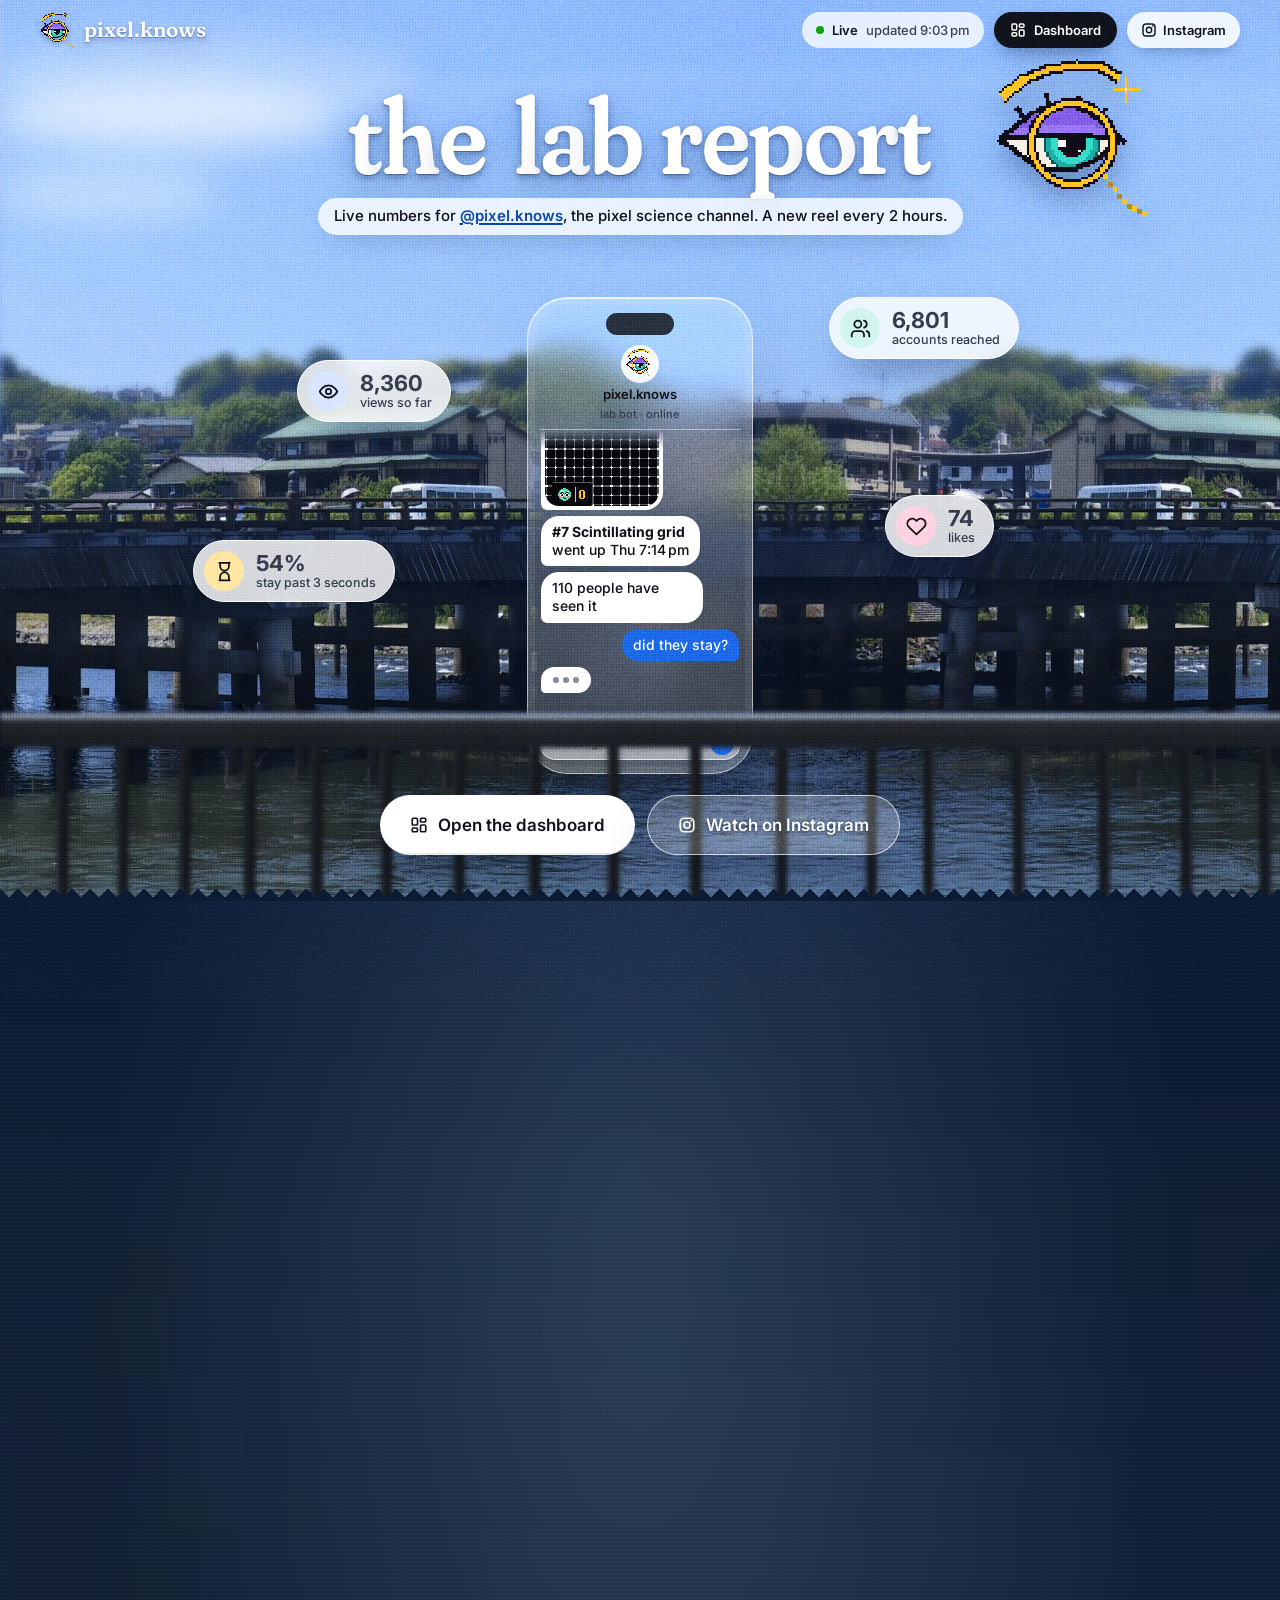
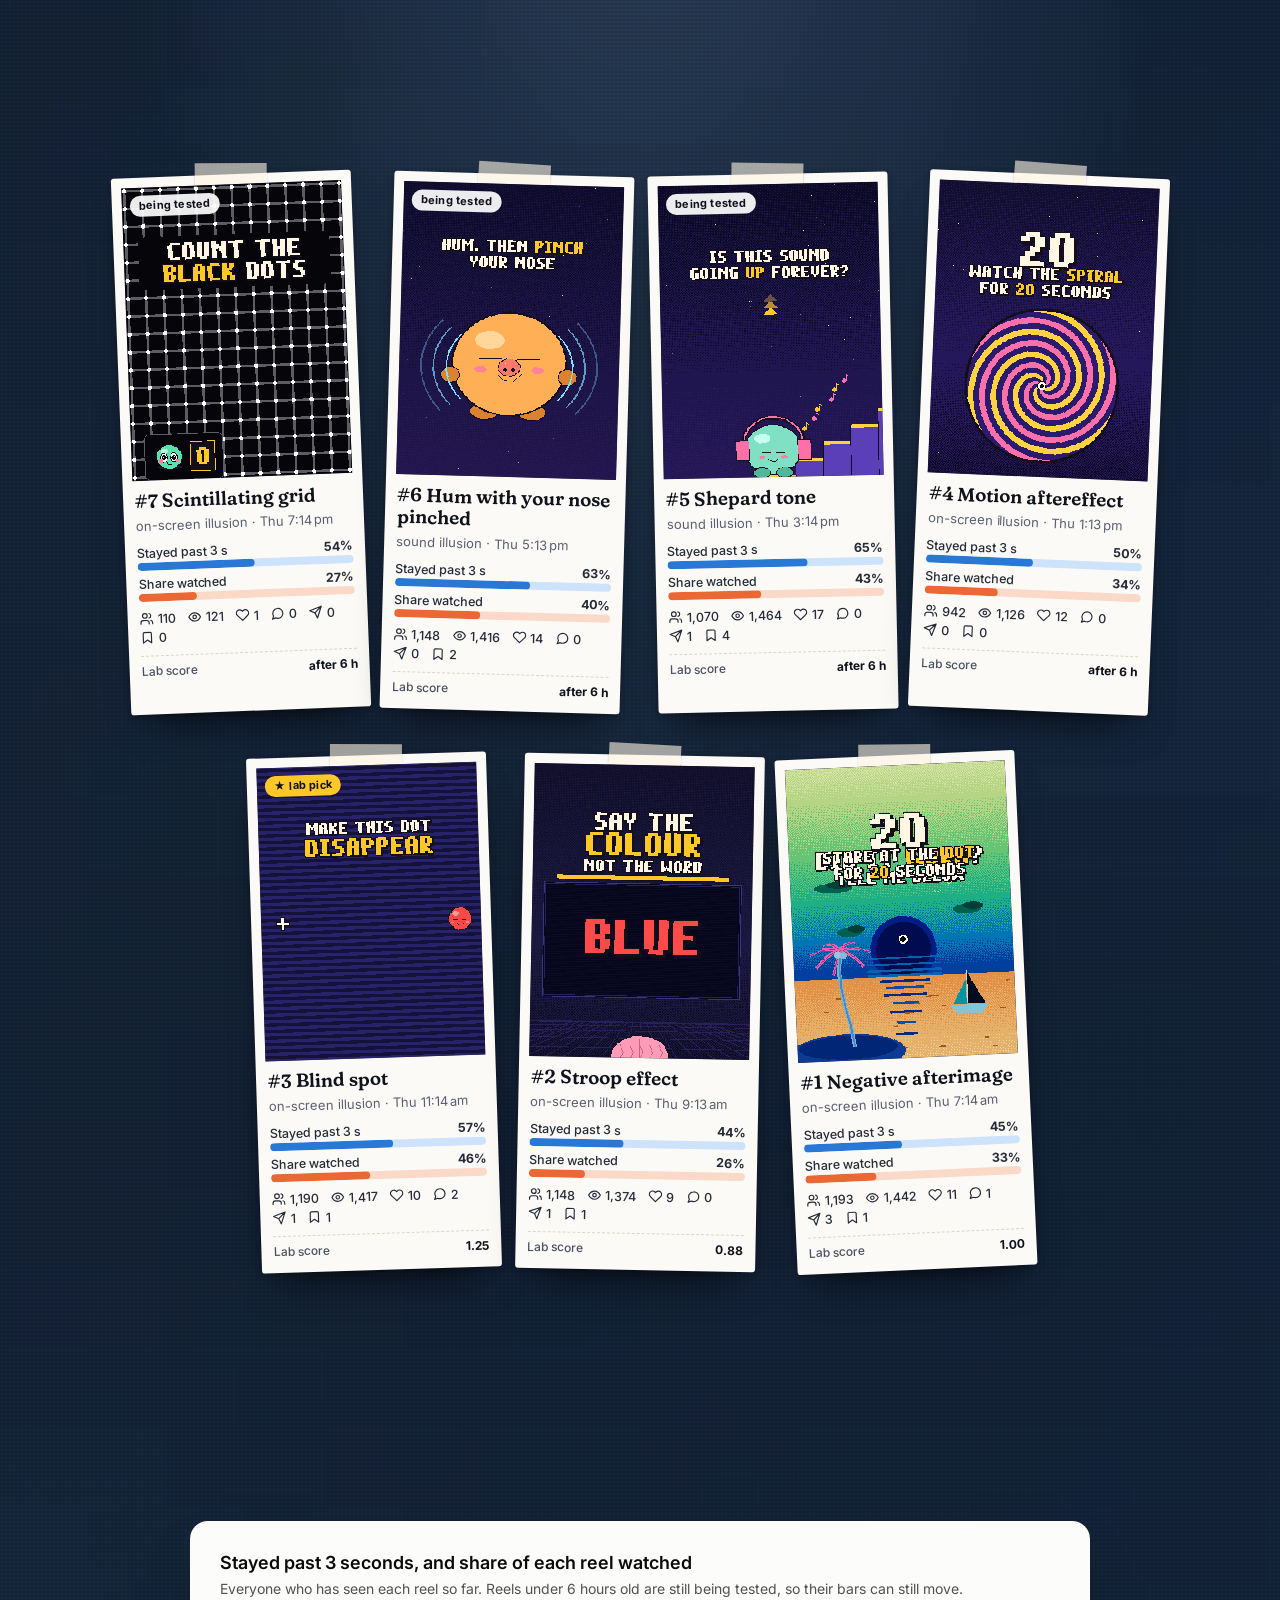
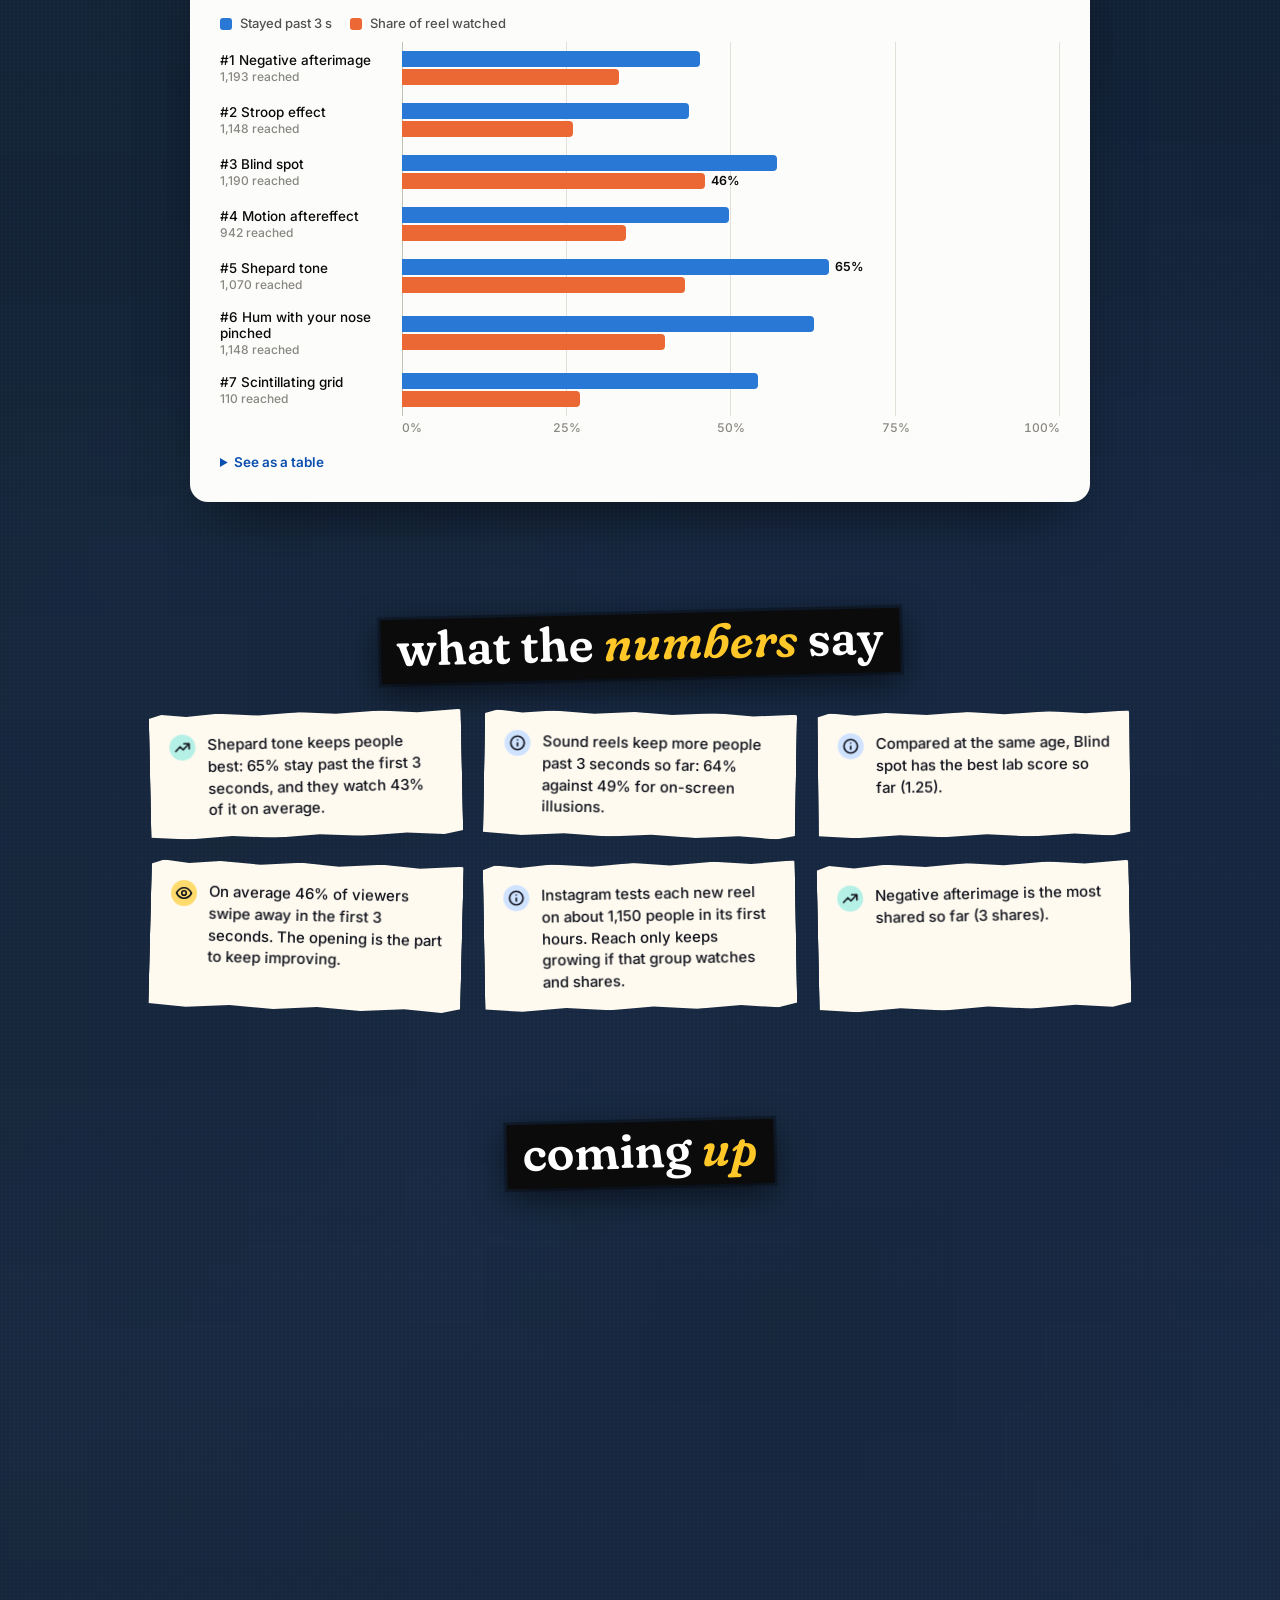
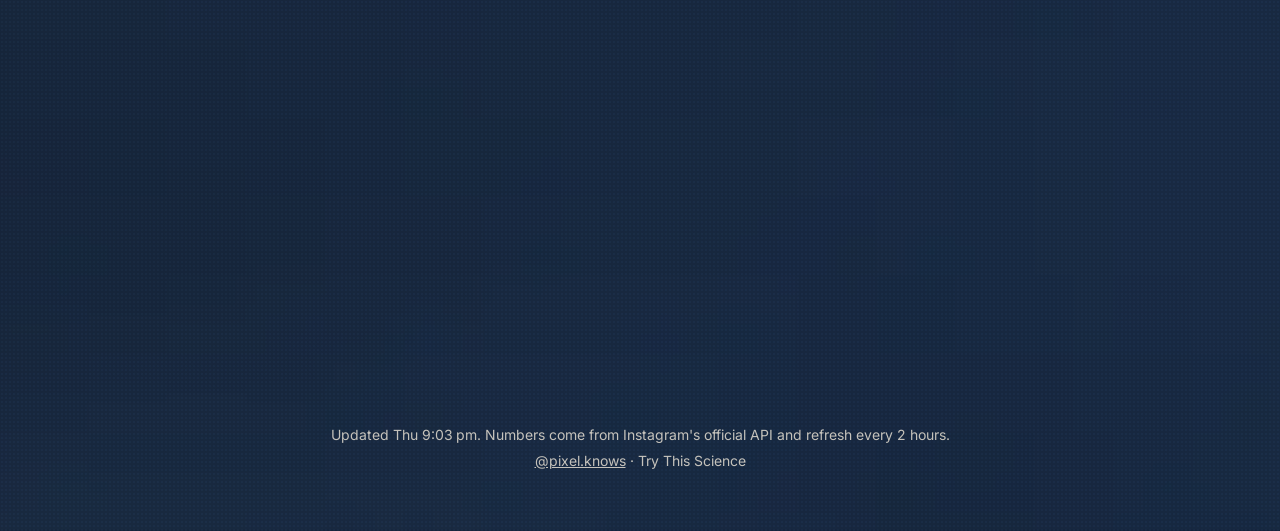
==== commit a23425d5: "Dashboard: update channel stats (2026-11-19T14:03-07:00)" ====
--- a/dashboard/index.html
+++ b/dashboard/index.html
@@ -22,14 +22,23 @@
   </a>
   <div class="top-right">
     <span class="live" id="live"><i aria-hidden="true"></i><span>Live</span></span>
-    <a class="pill-link" href="https://www.instagram.com/pixel.knows/" target="_blank" rel="noopener">Instagram<svg viewBox="0 0 24 24" aria-hidden="true"><path d="M7 17 17 7M9 7h8v8"/></svg></a>
+    <button class="btn-dash" type="button" data-open-dash aria-haspopup="dialog" aria-controls="dash">
+      <svg viewBox="0 0 24 24" aria-hidden="true"><rect x="3" y="3" width="7" height="9" rx="1.5"/><rect x="14" y="3" width="7" height="5" rx="1.5"/><rect x="14" y="12" width="7" height="9" rx="1.5"/><rect x="3" y="16" width="7" height="5" rx="1.5"/></svg>Dashboard
+    </button>
+    <a class="pill-link ghost" href="https://www.instagram.com/pixel.knows/" target="_blank" rel="noopener" aria-label="Instagram">
+      <svg class="ig" viewBox="0 0 24 24" aria-hidden="true"><rect x="3" y="3" width="18" height="18" rx="5"/><circle cx="12" cy="12" r="4"/><path d="M17.5 6.5h.01"/></svg><span class="lbl">Instagram</span>
+    </a>
   </div>
 </header>
 
 <main>
   <section class="hero" id="hero" aria-labelledby="title">
     <div class="sky" aria-hidden="true"></div>
-    <div class="depth d-plate" aria-hidden="true"><div class="strip plate"><div class="glints" id="glints"></div></div></div>
+    <!-- depth of field: a soft copy of the scene, with the sharp copy only where the bridge (the focus plane) is -->
+    <div class="depth d-plate" aria-hidden="true">
+      <div class="strip plate soft"></div>
+      <div class="strip plate sharp"><div class="glints" id="glints"></div></div>
+    </div>
     <div class="rays" aria-hidden="true"></div>
     <div class="clouds" aria-hidden="true"><i></i><i></i><i></i></div>
 
@@ -55,11 +64,18 @@
 
     <div class="depth d-chips-back" aria-hidden="true" id="chips-back"></div>
     <div class="depth d-rail" aria-hidden="true"><div class="strip rail"></div></div>
+    <div class="vignette" aria-hidden="true"></div>
     <div class="depth d-chips-front" aria-hidden="true" id="chips-front"></div>
+    <div class="dots" aria-hidden="true"></div>
 
-    <a class="cta" href="https://www.instagram.com/pixel.knows/" target="_blank" rel="noopener">
-      Watch the reels on Instagram<svg viewBox="0 0 24 24" aria-hidden="true"><path d="M7 17 17 7M9 7h8v8"/></svg>
-    </a>
+    <div class="cta-row">
+      <button class="cta" type="button" data-open-dash aria-haspopup="dialog" aria-controls="dash">
+        <svg viewBox="0 0 24 24" aria-hidden="true"><rect x="3" y="3" width="7" height="9" rx="1.5"/><rect x="14" y="3" width="7" height="5" rx="1.5"/><rect x="14" y="12" width="7" height="9" rx="1.5"/><rect x="3" y="16" width="7" height="5" rx="1.5"/></svg>Open the dashboard
+      </button>
+      <a class="cta ghost" href="https://www.instagram.com/pixel.knows/" target="_blank" rel="noopener" aria-label="Watch the reels on Instagram">
+        <svg class="ig" viewBox="0 0 24 24" aria-hidden="true"><rect x="3" y="3" width="18" height="18" rx="5"/><circle cx="12" cy="12" r="4"/><path d="M17.5 6.5h.01"/></svg><span class="lbl">Watch on Instagram</span>
+      </a>
+    </div>
   </section>
 
   <div class="deep">
@@ -122,6 +138,20 @@
   </div>
 </main>
 
+<div class="dash" id="dash" role="dialog" aria-modal="true" aria-labelledby="dash-title" hidden>
+  <div class="dash-scrim" data-close-dash></div>
+  <div class="dash-sheet">
+    <div class="dash-top">
+      <div class="dash-title">
+        <img src="art/eye.png" alt="" width="61" height="64">
+        <div><h2 id="dash-title">Dashboard</h2><p id="dash-sub">@pixel.knows</p></div>
+      </div>
+      <button class="dash-close" type="button" data-close-dash aria-label="Close the dashboard"><svg viewBox="0 0 24 24" aria-hidden="true"><path d="M6 6l12 12M18 6 6 18"/></svg></button>
+    </div>
+    <div class="dash-body" id="dash-body"></div>
+  </div>
+</div>
+
 <div class="tip" id="tip" role="tooltip" hidden></div>
 <div class="grain" aria-hidden="true"></div>
 <noscript><p class="noscript">Turn on JavaScript to see the live numbers.</p></noscript>
--- a/dashboard/style.css
+++ b/dashboard/style.css
@@ -26,6 +26,11 @@
 
 * { box-sizing: border-box; }
 html { -webkit-text-size-adjust: 100%; scroll-behavior: smooth; }
+/* no visible scrollbars anywhere (owner's request); scrolling still works by wheel, touch and keys */
+html, body, .polaroids, .dash-body, .tablewrap, .dtable-wrap { scrollbar-width: none; -ms-overflow-style: none; }
+html::-webkit-scrollbar, body::-webkit-scrollbar, .polaroids::-webkit-scrollbar, .dash-body::-webkit-scrollbar,
+.tablewrap::-webkit-scrollbar, .dtable-wrap::-webkit-scrollbar { display: none; width: 0; height: 0; }
+html.dash-open { overflow: hidden; }
 body {
   margin: 0;
   background: var(--navy);
@@ -62,7 +67,14 @@
   box-shadow: 0 6px 18px -8px rgba(8, 30, 70, .5); transition: transform .2s var(--ease);
 }
 .pill-link:hover { transform: translateY(-1px); }
-.pill-link svg, .cta svg { width: 16px; height: 16px; fill: none; stroke: currentColor; stroke-width: 2.2; stroke-linecap: round; stroke-linejoin: round; }
+.pill-link svg, .cta svg, .btn-dash svg { width: 16px; height: 16px; fill: none; stroke: currentColor; stroke-width: 2.2; stroke-linecap: round; stroke-linejoin: round; }
+.pill-link.ghost { background: rgba(255, 255, 255, .86); -webkit-backdrop-filter: blur(12px); backdrop-filter: blur(12px); }
+.btn-dash {
+  display: inline-flex; align-items: center; gap: 8px; height: 36px; padding: 0 16px; border: 0; border-radius: 999px; cursor: pointer;
+  background: var(--ink); color: #fff; font: 600 13px/1 var(--sans); box-shadow: 0 8px 22px -8px rgba(8, 30, 70, .65);
+  transition: transform .2s var(--ease);
+}
+.btn-dash:hover { transform: translateY(-1px); }
 @keyframes pulse { 0% { box-shadow: 0 0 0 0 rgba(12, 163, 12, .55); } 100% { box-shadow: 0 0 0 10px rgba(12, 163, 12, 0); } }
 
 /* ---------- hero: the layered river ---------- */
@@ -95,12 +107,25 @@
   background-image: url(art/plate.webp); background-size: var(--tile) 100%;
   animation: pan 170s linear infinite, in-settle 1.6s var(--ease) both;
 }
+/* depth of field: focus sits on the bridge, where the phone is. Hills and sky go soft, the near rail goes soft */
+.plate.soft { filter: blur(calc(var(--H) * .0052)) saturate(1.06); }
+.plate.sharp {
+  filter: blur(calc(var(--H) * .0007));
+  -webkit-mask-image: linear-gradient(to bottom, transparent 46%, rgba(0, 0, 0, .65) 54%, #000 61%);
+  mask-image: linear-gradient(to bottom, transparent 46%, rgba(0, 0, 0, .65) 54%, #000 61%);
+}
 .rail {
   --tile: calc(var(--rw) * 2 * var(--s));
   height: calc(var(--rh) * var(--s)); width: calc(100% + var(--tile));
   background-image: url(art/rail.webp); background-size: var(--tile) 100%;
-  filter: drop-shadow(0 -2px 6px rgba(0, 0, 0, .18));
+  filter: blur(calc(var(--H) * .0026)) drop-shadow(0 -2px 6px rgba(0, 0, 0, .18));
   animation: pan 58s linear infinite, in-rise-near 1.5s var(--ease) .15s both;
+}
+.vignette { position: absolute; inset: 0; z-index: 8; pointer-events: none; background: radial-gradient(130% 95% at 50% 42%, transparent 55%, rgba(6, 22, 52, .38) 100%); }
+/* print-style dot screen over the whole scene, the grainy Ditto look */
+.dots {
+  position: absolute; inset: 0; z-index: 11; pointer-events: none; opacity: .5; mix-blend-mode: soft-light;
+  background: radial-gradient(rgba(0, 0, 0, .55) .8px, transparent 1.3px) 0 0 / 3px 3px;
 }
 @keyframes pan { to { transform: translate3d(calc(-1 * var(--tile)), 0, 0); } }
 @keyframes in-settle { from { translate: 0 3%; opacity: 0; } }
@@ -235,16 +260,24 @@
 .chip span { display: block; color: var(--ink-2); font: 500 12.5px/1.25 var(--sans); }
 @keyframes chip-in { from { opacity: 0; scale: .6; } }
 
+.cta-row {
+  position: absolute; z-index: 12; left: 0; right: 0; bottom: calc(var(--H) * .05);
+  display: flex; justify-content: center; gap: 12px; padding: 0 16px;
+  animation: in-rise 1s var(--ease) 1s both;
+}
 .cta {
-  position: absolute; z-index: 9; left: 50%; bottom: calc(var(--H) * .05); translate: -50% 0;
   display: inline-flex; align-items: center; justify-content: center; gap: 10px;
-  min-width: min(420px, 86vw); height: 60px; padding: 0 28px; border-radius: 999px;
+  height: 60px; padding: 0 30px; border: 0; border-radius: 999px; cursor: pointer;
   background: #fff; color: var(--ink); text-decoration: none; font: 600 17px/1 var(--sans);
   box-shadow: 0 24px 50px -18px rgba(5, 18, 40, .7), inset 0 -2px 0 rgba(16, 19, 28, .08);
   transition: transform .25s var(--ease), box-shadow .25s var(--ease);
-  animation: in-rise 1s var(--ease) 1s both;
-}
+}
+.cta svg { width: 18px; height: 18px; }
 .cta:hover { transform: translateY(-2px) scale(1.01); }
+.cta.ghost {
+  background: rgba(255, 255, 255, .2); color: #fff; border: 1px solid rgba(255, 255, 255, .7);
+  text-shadow: 0 1px 3px rgba(5, 18, 40, .55); -webkit-backdrop-filter: blur(14px) saturate(1.3); backdrop-filter: blur(14px) saturate(1.3);
+}
 
 /* ---------- the deep: lower sections ---------- */
 .deep { position: relative; padding: 70px 0 0; isolation: isolate; }
@@ -431,11 +464,128 @@
 .foot { padding: 40px 0 56px; text-align: center; color: rgba(255, 246, 228, .75); font-size: 14px; }
 .foot p { margin: 4px 0; }
 
-/* film grain over everything */
+/* film grain over everything (dashboard included) */
 .grain {
   position: fixed; inset: -100px; z-index: 70; pointer-events: none;
-  background: url(art/noise.png) 0 0 / 180px 180px; opacity: .16; mix-blend-mode: overlay;
-  animation: grain 1s steps(6) infinite;
+  background: url(art/noise.png) 0 0 / 140px 140px; opacity: .3; mix-blend-mode: overlay;
+  animation: grain .8s steps(6) infinite;
+}
+
+/* ---------- the dashboard (opens over the scene) ---------- */
+.dash { position: fixed; inset: 0; z-index: 65; display: grid; place-items: center; padding: clamp(0px, 3vw, 28px); }
+.dash[hidden] { display: none; }
+.dash-scrim {
+  position: absolute; inset: 0; background: rgba(6, 14, 30, .42); opacity: 0;
+  -webkit-backdrop-filter: blur(12px) saturate(1.2); backdrop-filter: blur(12px) saturate(1.2);
+  transition: opacity .35s var(--ease);
+}
+.dash.open .dash-scrim { opacity: 1; }
+.dash-sheet {
+  position: relative; display: flex; flex-direction: column; width: min(1240px, 100%); height: min(100%, 980px);
+  border-radius: 24px; overflow: hidden; color: var(--cream);
+  background: rgba(10, 21, 40, .8); border: 1px solid rgba(255, 255, 255, .14);
+  -webkit-backdrop-filter: blur(28px) saturate(1.3); backdrop-filter: blur(28px) saturate(1.3);
+  box-shadow: 0 50px 120px -30px rgba(0, 0, 0, .85);
+  opacity: 0; transform: translateY(46px) scale(.98);
+  transition: opacity .4s var(--ease), transform .55s cubic-bezier(.2, .9, .3, 1.1);
+}
+.dash.open .dash-sheet { opacity: 1; transform: none; }
+.dash-top { flex: none; display: flex; align-items: center; justify-content: space-between; gap: 12px; padding: 14px 20px; border-bottom: 1px solid rgba(255, 255, 255, .1); }
+.dash-title { display: flex; align-items: center; gap: 12px; }
+.dash-title img { width: 38px; height: auto; image-rendering: pixelated; }
+.dash-title h2 { margin: 0; color: #fff; font: 600 26px/1.1 var(--serif); font-variation-settings: "SOFT" 100, "WONK" 1; }
+.dash-title p { margin: 3px 0 0; color: rgba(255, 246, 228, .78); font: 500 13px/1.3 var(--sans); }
+.dash-close { flex: none; display: grid; place-items: center; width: 44px; height: 44px; border-radius: 50%; cursor: pointer; color: #fff; background: rgba(255, 255, 255, .1); border: 1px solid rgba(255, 255, 255, .22); }
+.dash-close:hover { background: rgba(255, 255, 255, .18); }
+.dash-close svg { width: 20px; height: 20px; fill: none; stroke: currentColor; stroke-width: 2.2; stroke-linecap: round; }
+.dash-body { flex: 1; min-height: 0; overflow-y: auto; overscroll-behavior: contain; padding: 18px 20px 28px; display: grid; gap: 14px; align-content: start; }
+
+.kpis { display: grid; grid-template-columns: repeat(6, minmax(0, 1fr)); gap: 12px; }
+@media (max-width: 1000px) { .kpis { grid-template-columns: repeat(3, minmax(0, 1fr)); } }
+.sr { position: absolute; width: 1px; height: 1px; overflow: hidden; clip: rect(0 0 0 0); white-space: nowrap; }
+.kpi { padding: 14px 16px 13px; border-radius: 14px; background: #fcfcfb; color: #0b0b0b; text-align: left; }
+.kpi .k-label { display: flex; align-items: center; gap: 6px; font: 500 13px/1.3 var(--sans); color: #52514e; }
+.kpi .k-label svg { width: 15px; height: 15px; fill: none; stroke: #52514e; stroke-width: 2; stroke-linecap: round; stroke-linejoin: round; }
+.kpi .k-value { margin-top: 6px; font: 600 28px/1.05 var(--sans); letter-spacing: -.01em; }
+.kpi .k-sub { margin-top: 4px; font: 400 12px/1.3 var(--sans); color: #6b6a64; }
+.kpi.hero-kpi { grid-column: span 2; }
+.kpi.hero-kpi .k-value { font-size: 52px; letter-spacing: -.02em; }
+
+.dgrid { display: grid; grid-template-columns: repeat(12, minmax(0, 1fr)); gap: 14px; }
+.dcard { --label: 150px; grid-column: span 12; min-width: 0; padding: 18px 20px; border-radius: 16px; background: #fcfcfb; color: #0b0b0b; text-align: left; }
+.dcard.half { grid-column: span 6; } .dcard.third { grid-column: span 4; } .dcard.two-thirds { grid-column: span 8; }
+.dcard h3 { margin: 0; font: 600 16px/1.3 var(--sans); }
+.dcard .desc { margin: 2px 0 0; font: 400 13px/1.4 var(--sans); color: #52514e; }
+.dcard .bars { margin-top: 8px; }
+.dcard .brow { padding: 5px 0; }
+.dcard .bar { height: 14px; }
+.dcard .chart-in .bar, .dash.open .dcard .bar { width: var(--w); }
+.dcard .foot-note { margin: 12px 0 0; font: 400 12.5px/1.45 var(--sans); color: #6b6a64; }
+
+/* sideways-scrolling tables show a soft shadow at an edge while there is more to see (no scrollbar) */
+.dtable-wrap {
+  overflow-x: auto; margin-top: 12px;
+  background:
+    linear-gradient(to right, #fcfcfb 30%, rgba(252, 252, 251, 0)) 0 0 / 40px 100% no-repeat local,
+    linear-gradient(to left, #fcfcfb 30%, rgba(252, 252, 251, 0)) 100% 0 / 40px 100% no-repeat local,
+    radial-gradient(farthest-side at 0 50%, rgba(0, 0, 0, .16), transparent) 0 0 / 14px 100% no-repeat scroll,
+    radial-gradient(farthest-side at 100% 50%, rgba(0, 0, 0, .16), transparent) 100% 0 / 14px 100% no-repeat scroll;
+}
+.dtable { width: 100%; border-collapse: separate; border-spacing: 0; font: 400 13px/1.35 var(--sans); font-variant-numeric: tabular-nums; }
+.dtable th { position: sticky; top: 0; z-index: 2; padding: 0; background: #fcfcfb; text-align: right; vertical-align: bottom; border-bottom: 1px solid #c3c2b7; font-weight: 600; color: #52514e; }
+.dtable th button { all: unset; display: block; box-sizing: border-box; width: 100%; min-width: 58px; padding: 8px 7px; cursor: pointer; text-align: inherit; line-height: 1.25; }
+.dtable th button:hover { color: #0b0b0b; }
+.dtable th .th-l { display: block; padding: 8px 9px; }
+.dtable th button:focus-visible { outline: 2px solid #0b0b0b; outline-offset: -2px; border-radius: 4px; }
+.dtable th[aria-sort="descending"] button::after { content: " \2193"; }
+.dtable th[aria-sort="ascending"] button::after { content: " \2191"; }
+.dtable td { padding: 8px 7px; text-align: right; white-space: nowrap; border-bottom: 1px solid #e1e0d9; }
+.bars.nogrid::before { display: none; }
+.gridx { position: absolute; top: 0; bottom: 0; left: calc(var(--label) + 12px); right: 0; pointer-events: none; }
+.gridx i { position: absolute; top: 0; bottom: 0; width: 1px; background: #e1e0d9; }
+.gridx i:first-child { background: #c3c2b7; }
+.dtable th:first-child, .dtable td:first-child { position: sticky; left: 0; z-index: 1; text-align: left; background: #fcfcfb; }
+.dtable th:first-child { z-index: 3; }
+.dtable tbody tr:hover td { background: #f3f2ee; }
+.dtable .rname { font-weight: 600; color: #0b0b0b; }
+.dtable .rtype { display: block; font-weight: 400; font-size: 12px; color: #898781; }
+.dtable a { color: #0b4fb0; font-weight: 600; text-decoration: none; }
+.dtable a:hover { text-decoration: underline; }
+.spark { display: block; margin-left: auto; width: 72px; height: 26px; overflow: visible; }
+.dtable a.go { display: inline-grid; place-items: center; width: 30px; height: 30px; border-radius: 50%; background: #eef2fb; }
+.dtable a.go:hover { background: #dbe6fb; }
+.dtable a.go svg { width: 15px; height: 15px; fill: none; stroke: #0b4fb0; stroke-width: 2.4; stroke-linecap: round; stroke-linejoin: round; }
+.spark path { fill: none; stroke: #6250d6; stroke-width: 2; stroke-linecap: round; stroke-linejoin: round; }
+.spark circle { fill: #6250d6; stroke: #fcfcfb; stroke-width: 2; }
+.mini-meter { display: inline-grid; grid-template-columns: 40px auto; align-items: center; gap: 7px; }
+.mini-meter i { display: block; height: 8px; border-radius: 999px; background: var(--trk); overflow: hidden; }
+.mini-meter i b { display: block; height: 100%; border-radius: 999px; background: var(--fill); }
+.mini-meter.stay { --fill: var(--blue); --trk: var(--blue-track); }
+.mini-meter.watch { --fill: var(--orange); --trk: var(--orange-track); }
+.dlist { list-style: none; margin: 10px 0 0; padding: 0; display: grid; gap: 10px; }
+.dlist li { display: grid; grid-template-columns: auto 1fr; gap: 10px; align-items: start; font: 400 14px/1.45 var(--sans); color: #1d1d1b; }
+.dlist .when { display: block; font: 600 13px/1.3 var(--sans); color: #0b0b0b; }
+.dlist .muted { color: #6b6a64; font-size: 13px; }
+.dlist .thumb-s { width: 42px; aspect-ratio: 3 / 4; border-radius: 6px; overflow: hidden; background: #1b1530; }
+.dlist .thumb-s img { display: block; width: 100%; height: 100%; object-fit: cover; object-position: 50% 12%; image-rendering: pixelated; }
+.dlist .tone { display: grid; place-items: center; width: 26px; height: 26px; border-radius: 50%; }
+.dlist .tone svg { width: 15px; height: 15px; fill: none; stroke: #0b0b0b; stroke-width: 2.2; stroke-linecap: round; stroke-linejoin: round; }
+.dlist .tone.good { background: #b5f0e6; } .dlist .tone.info { background: #cfe2ff; } .dlist .tone.watch { background: #ffdb6e; }
+.pill-k { display: inline-block; margin-top: 4px; padding: 3px 8px; border-radius: 999px; background: #e7eefb; color: #1b2d52; font: 600 11px/1 var(--sans); }
+.pill-k.sound { background: #ffe6b3; color: #4d3200; } .pill-k.body { background: #d8f5e8; color: #0d3d29; }
+
+@media (max-width: 900px) {
+  .dcard.half, .dcard.third, .dcard.two-thirds { grid-column: span 12; }
+}
+@media (max-width: 600px) {
+  .dash { padding: 0; }
+  .dash-sheet { height: 100%; border-radius: 0; border: 0; }
+  .dash-body { padding: 14px 12px 24px; }
+  .kpis { grid-template-columns: repeat(2, minmax(0, 1fr)); }
+  .kpi .k-value { font-size: 24px; }
+  .kpi.hero-kpi .k-value { font-size: 44px; }
+  .dcard { --label: 108px; padding: 16px 14px; }
+  .dtable td:first-child { white-space: normal; min-width: 128px; max-width: 150px; }
 }
 @keyframes grain {
   0% { transform: translate(0, 0); } 20% { transform: translate(-40px, 22px); } 40% { transform: translate(28px, -36px); }
@@ -462,7 +612,11 @@
   .lede { font-size: 13.5px; padding: 7px 12px; }
   .mascot { width: 84px; right: 0; top: -14%; }
   .phone { --phh: calc(var(--H) * .5); }
-  .cta { height: 54px; font-size: 15.5px; }
+  .cta { height: 54px; padding: 0 22px; font-size: 15.5px; }
+  .cta.ghost { width: 54px; padding: 0; }
+  .cta.ghost .lbl, .pill-link .lbl { display: none; }
+  .pill-link.ghost { width: 36px; padding: 0; justify-content: center; }
+  .btn-dash { padding: 0 14px; }
   .chart-card { --label: 112px; }
   .tape { font-size: clamp(26px, 8vw, 40px); }
   .brow .bl { font-size: 12.5px; }
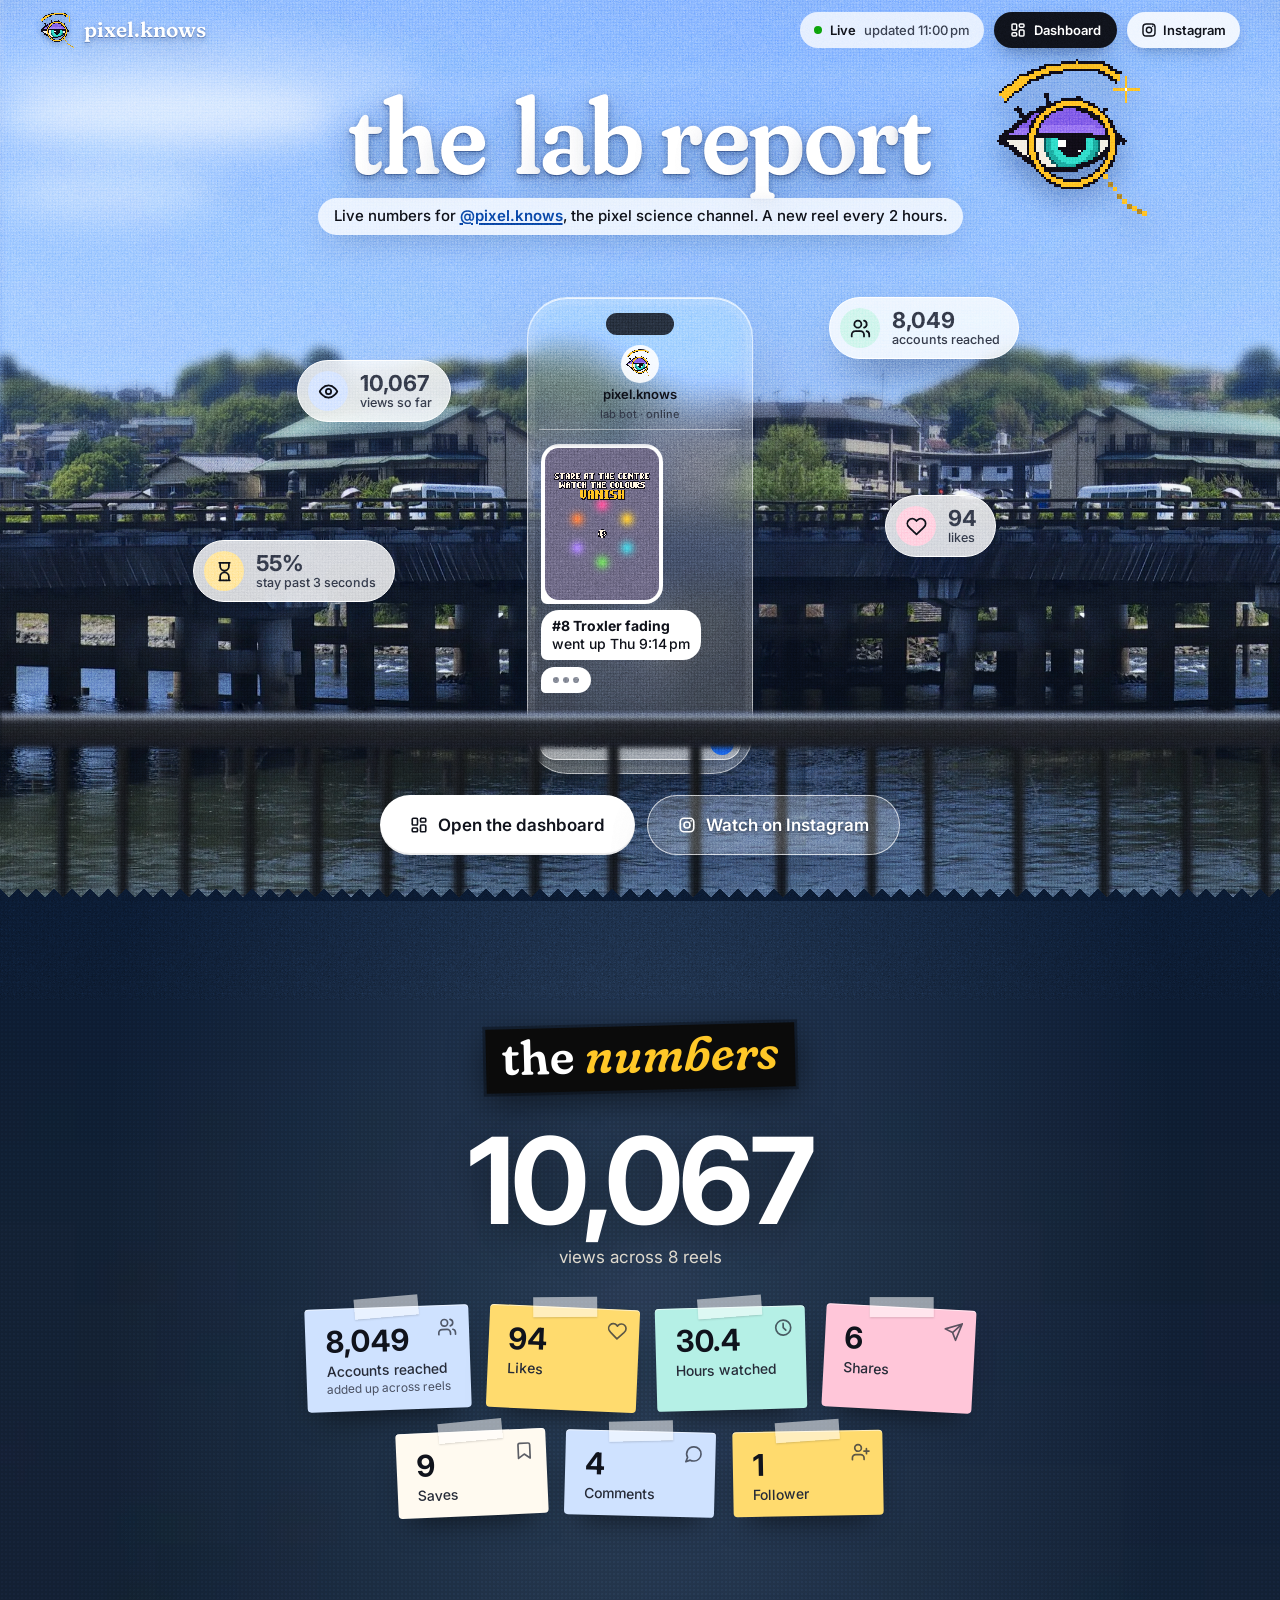
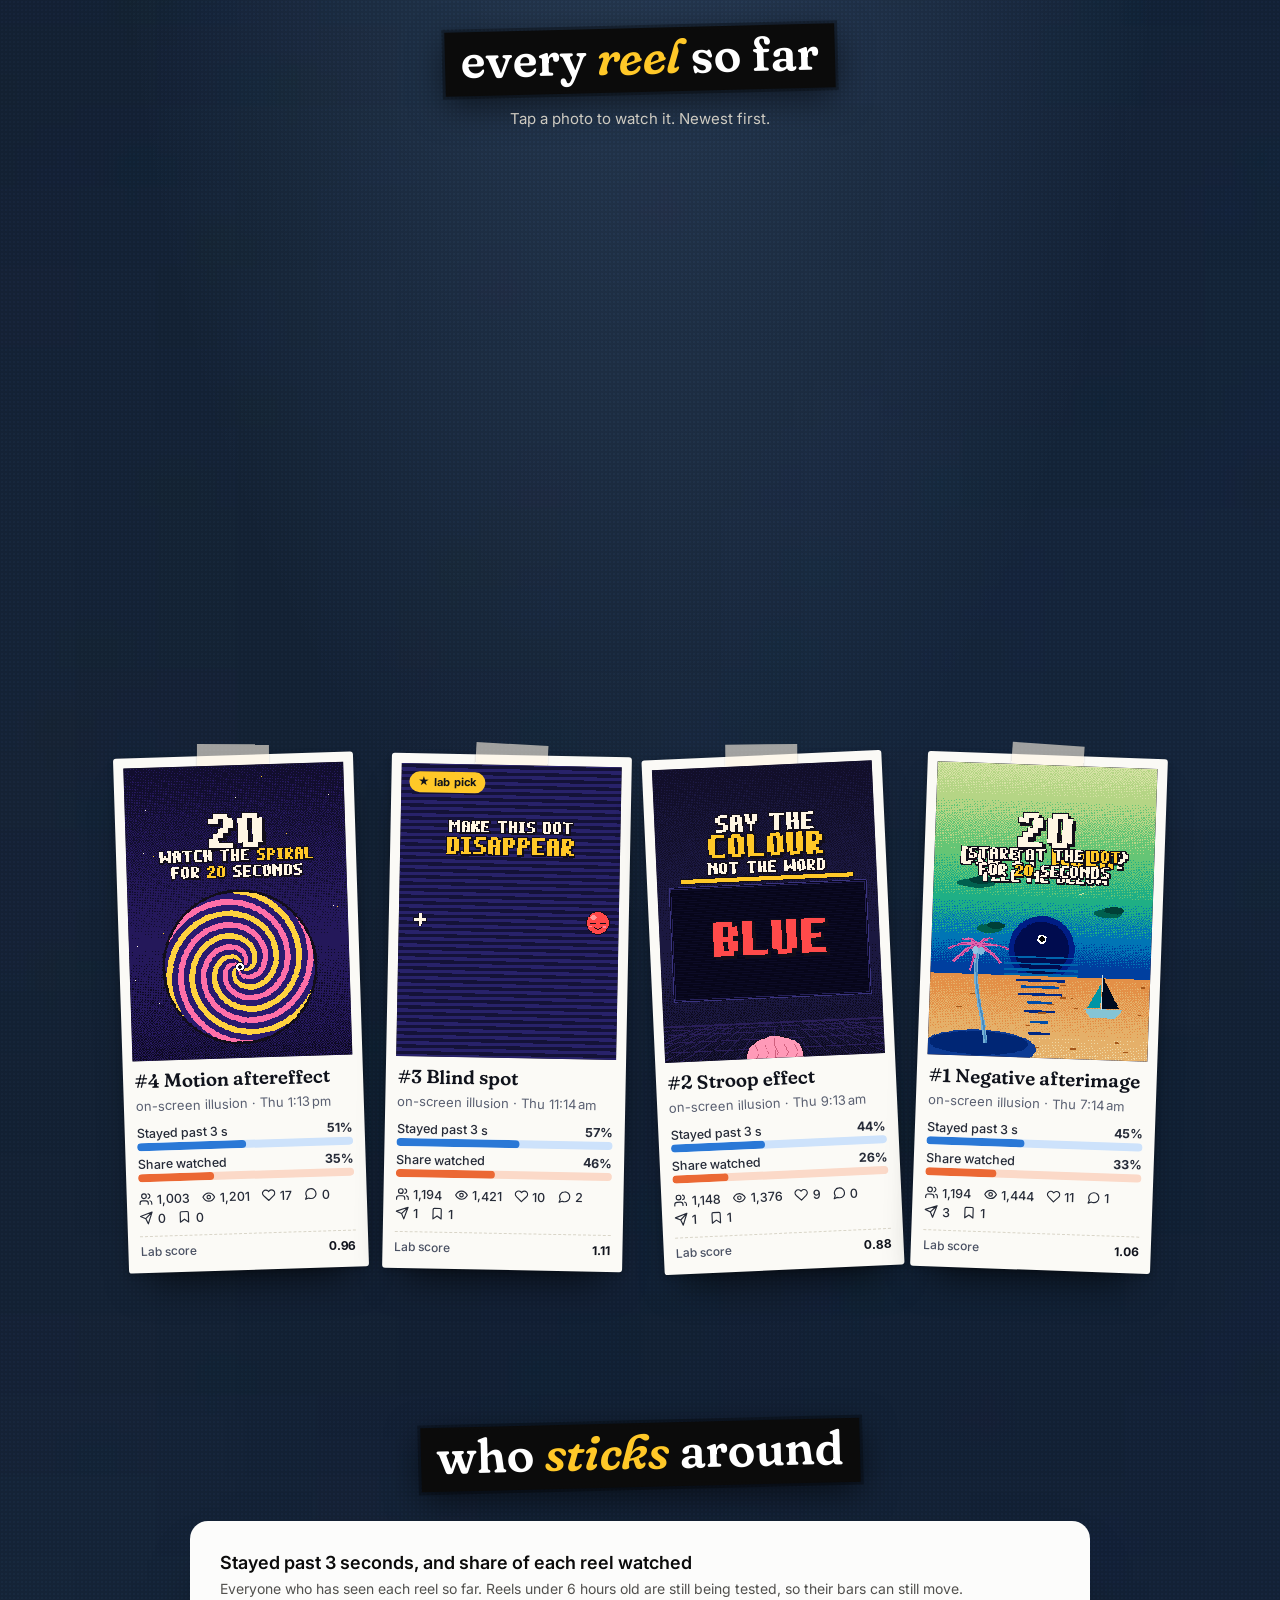
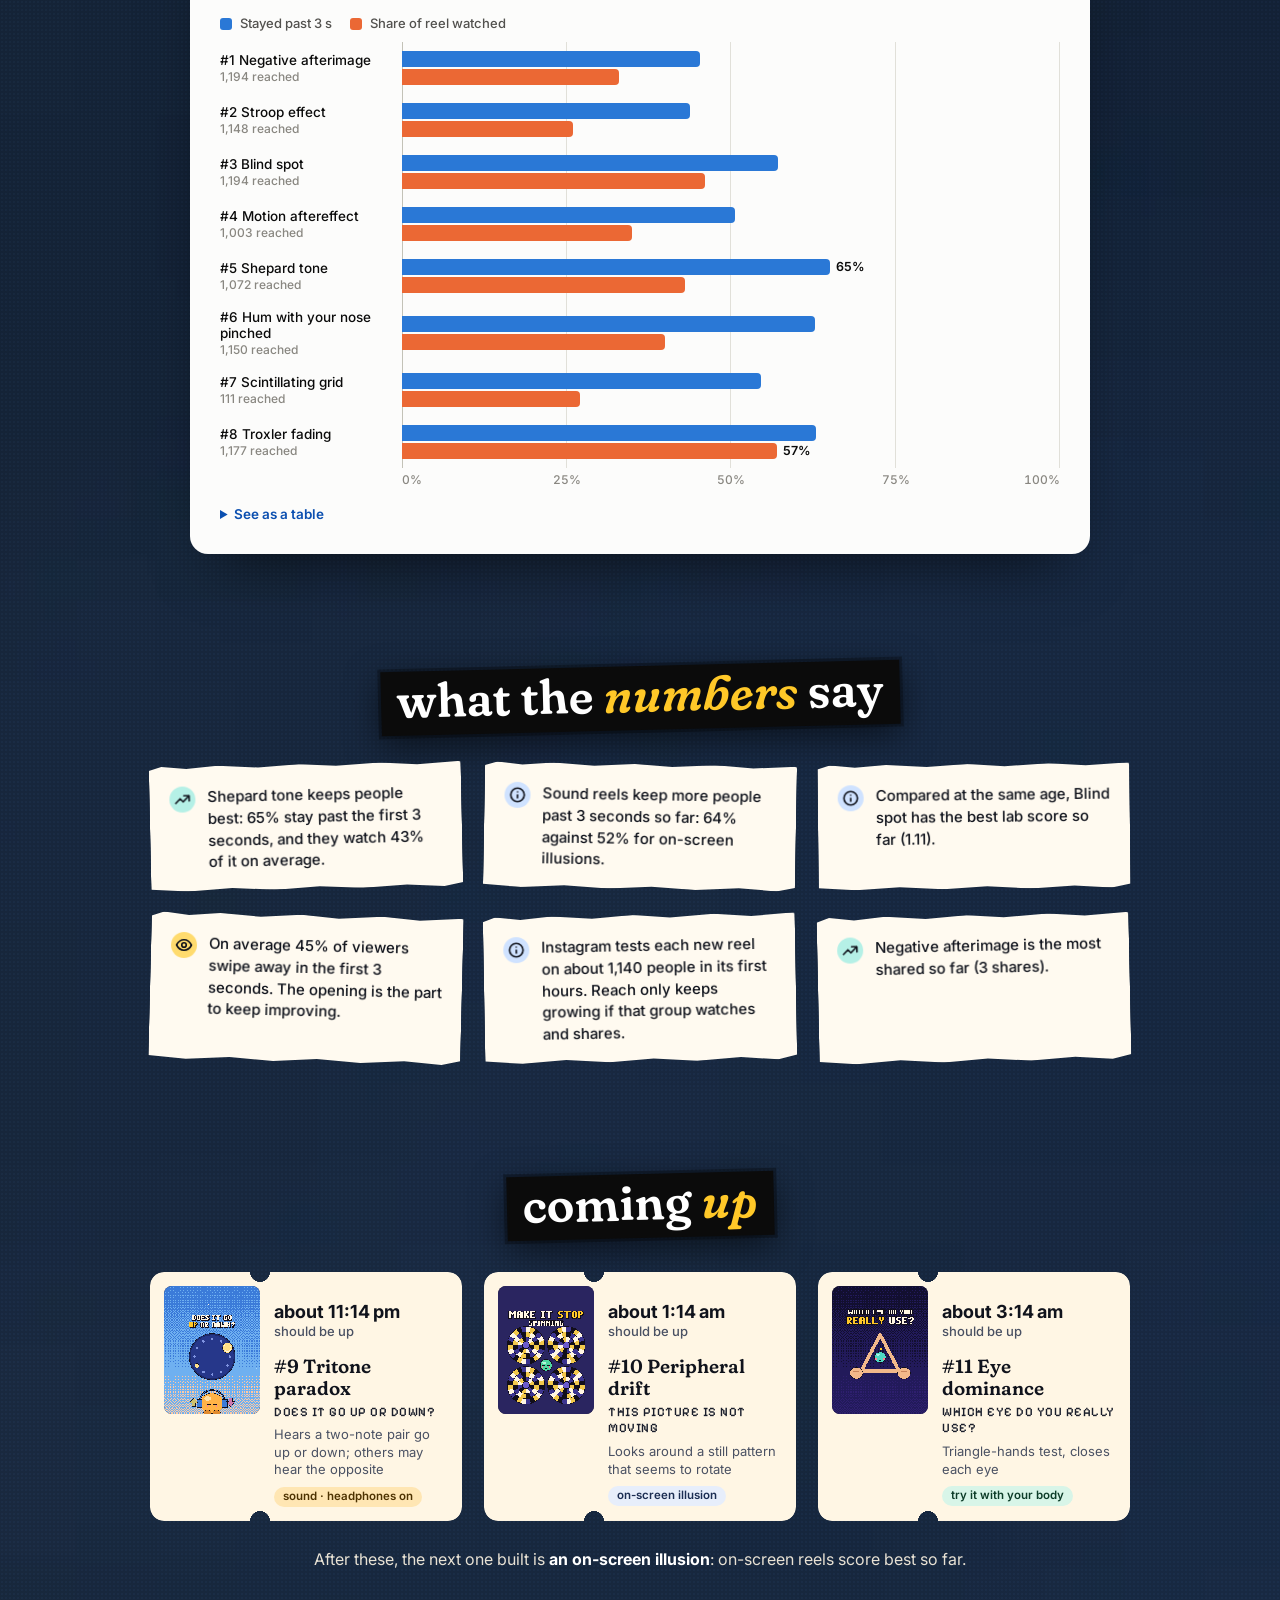
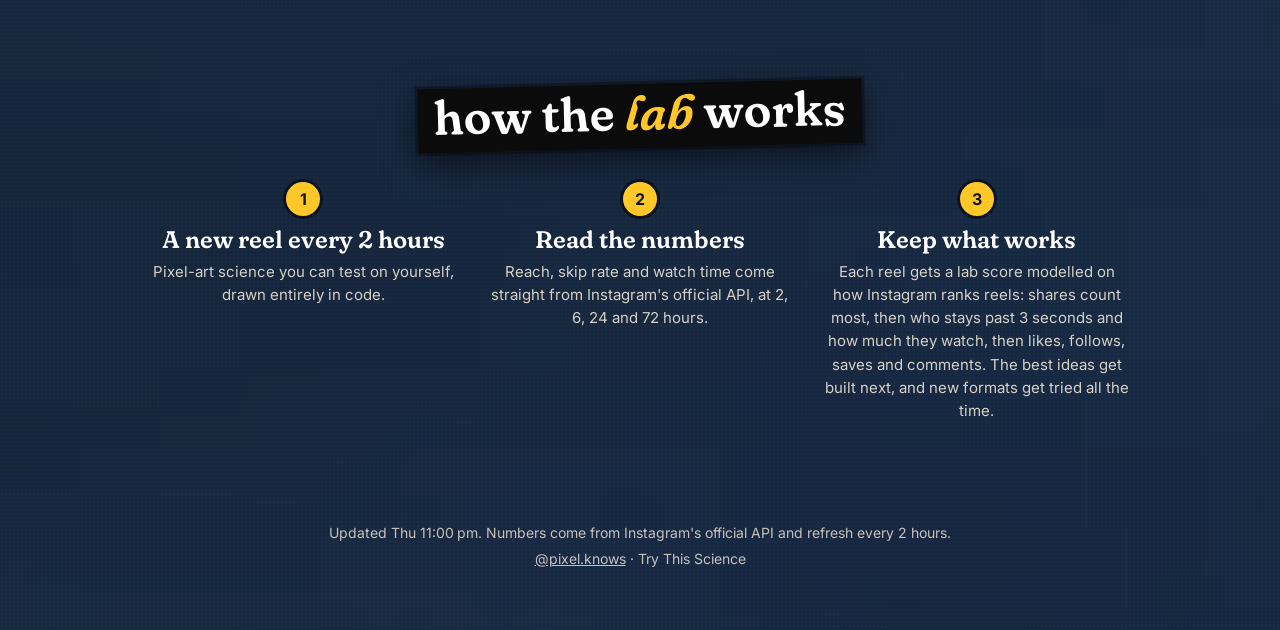
==== commit 5247977f: "Dashboard: update channel stats (2026-11-19T16:00-07:00)" ====
--- a/dashboard/index.html
+++ b/dashboard/index.html
@@ -124,7 +124,7 @@
         <ol class="steps">
           <li data-reveal><span class="num">1</span><h3>A new reel every 2 hours</h3><p>Pixel-art science you can test on yourself, drawn entirely in code.</p></li>
           <li data-reveal><span class="num">2</span><h3>Read the numbers</h3><p>Reach, skip rate and watch time come straight from Instagram's official API, at 2, 6, 24 and 72 hours.</p></li>
-          <li data-reveal><span class="num">3</span><h3>Keep what works</h3><p>Each reel gets a lab score against the reels posted around it at the same age: 40% who stays past 3 seconds, 40% how much they watch, 20% reach. The best ideas get built next.</p></li>
+          <li data-reveal><span class="num">3</span><h3>Keep what works</h3><p>Each reel gets a lab score modelled on how Instagram ranks reels: shares count most, then who stays past 3 seconds and how much they watch, then likes, follows, saves and comments. The best ideas get built next, and new formats get tried all the time.</p></li>
         </ol>
       </div>
     </section>
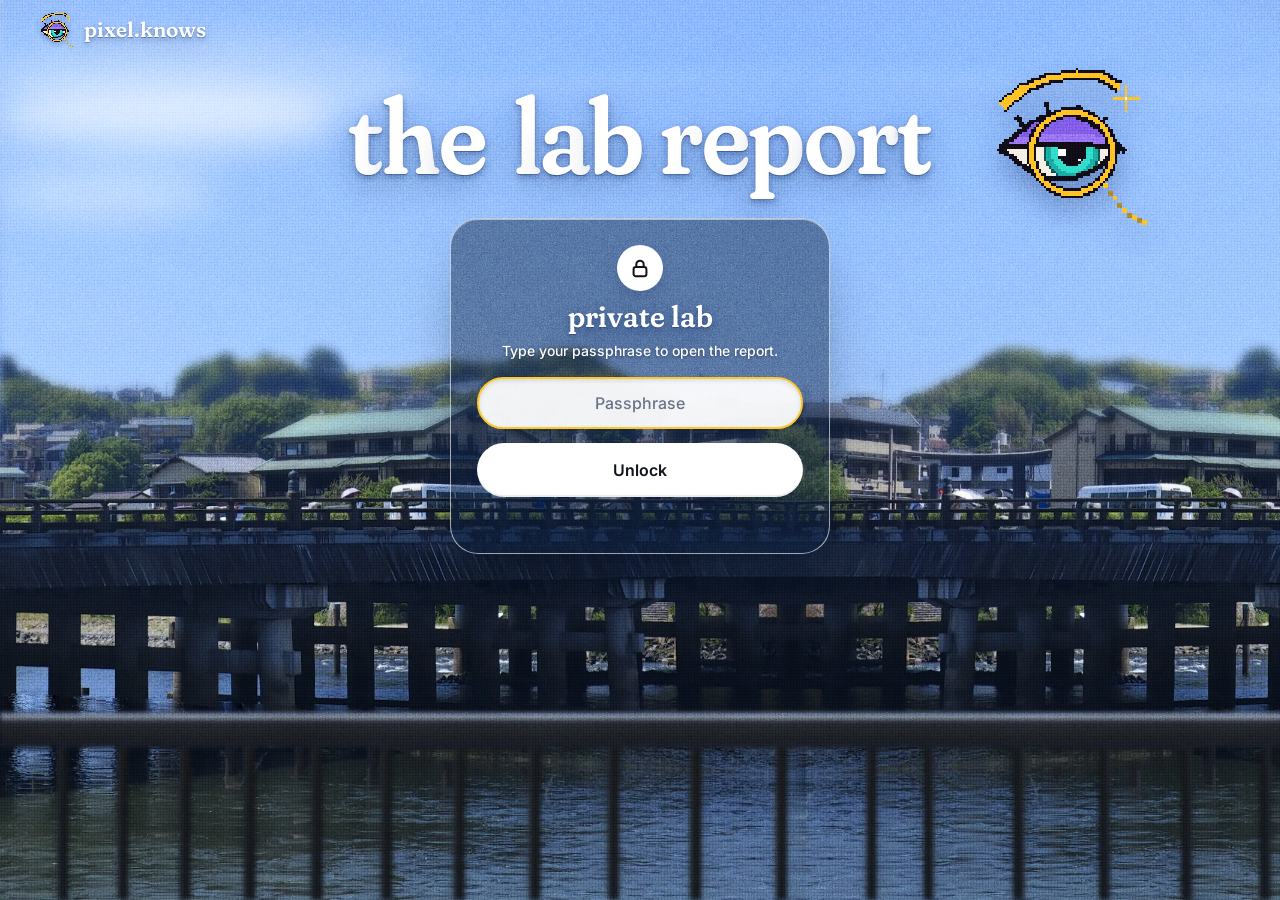
==== commit 704a30e8: "Dashboard: update channel stats (2026-11-20T13:52-07:00)" ====
--- a/dashboard/index.html
+++ b/dashboard/index.html
@@ -1,13 +1,14 @@
 <!doctype html>
-<html lang="en">
+<html lang="en" class="locked">
 <head>
 <meta charset="utf-8">
 <meta name="viewport" content="width=device-width, initial-scale=1, viewport-fit=cover">
 <title>The Lab Report · @pixel.knows</title>
-<meta name="description" content="Live stats for Try This Science (@pixel.knows): every reel's reach, skip rate and watch time, updated every 2 hours.">
+<meta name="robots" content="noindex, nofollow, noarchive">
+<meta name="description" content="Private page.">
 <meta name="theme-color" content="#94bcf9">
 <meta property="og:title" content="The Lab Report · @pixel.knows">
-<meta property="og:description" content="Live stats for the pixel science channel, updated every 2 hours.">
+<meta property="og:description" content="Private page.">
 <link rel="icon" href="favicon.png">
 <link rel="preconnect" href="https://fonts.googleapis.com">
 <link rel="preconnect" href="https://fonts.gstatic.com" crossorigin>
@@ -22,6 +23,9 @@
   </a>
   <div class="top-right">
     <span class="live" id="live"><i aria-hidden="true"></i><span>Live</span></span>
+    <button class="pill-link ghost lock-btn" type="button" id="lock-btn" aria-label="Lock the dashboard">
+      <svg viewBox="0 0 24 24" aria-hidden="true"><rect x="5" y="11" width="14" height="10" rx="2.5"/><path d="M8 11V8a4 4 0 0 1 8 0v3"/></svg><span class="lbl">Lock</span>
+    </button>
     <button class="btn-dash" type="button" data-open-dash aria-haspopup="dialog" aria-controls="dash">
       <svg viewBox="0 0 24 24" aria-hidden="true"><rect x="3" y="3" width="7" height="9" rx="1.5"/><rect x="14" y="3" width="7" height="5" rx="1.5"/><rect x="14" y="12" width="7" height="9" rx="1.5"/><rect x="3" y="16" width="7" height="5" rx="1.5"/></svg>Dashboard
     </button>
@@ -67,6 +71,20 @@
     <div class="vignette" aria-hidden="true"></div>
     <div class="depth d-chips-front" aria-hidden="true" id="chips-front"></div>
     <div class="dots" aria-hidden="true"></div>
+
+    <div class="lock" id="lock" hidden>
+      <form class="lock-card" id="lock-form" autocomplete="off" novalidate>
+        <span class="lock-ico" aria-hidden="true"><svg viewBox="0 0 24 24"><rect x="5" y="11" width="14" height="10" rx="2.5"/><path d="M8 11V8a4 4 0 0 1 8 0v3"/></svg></span>
+        <h2>private lab</h2>
+        <p class="lock-sub" id="lock-sub">Type your passphrase to open the report.</p>
+        <label class="sr" for="lock-pass">Passphrase</label>
+        <input id="lock-pass" type="password" placeholder="Passphrase" autocomplete="current-password" autocapitalize="off" spellcheck="false">
+        <label class="sr" for="lock-code">Authenticator code</label>
+        <input id="lock-code" type="text" inputmode="numeric" pattern="[0-9 ]*" maxlength="7" placeholder="6-digit code" autocomplete="one-time-code" hidden>
+        <button class="cta lock-go" id="lock-go" type="submit">Unlock</button>
+        <p class="lock-err" id="lock-err" role="alert" aria-live="assertive"></p>
+      </form>
+    </div>
 
     <div class="cta-row">
       <button class="cta" type="button" data-open-dash aria-haspopup="dialog" aria-controls="dash">
--- a/dashboard/style.css
+++ b/dashboard/style.css
@@ -632,3 +632,47 @@
   [data-reveal] { opacity: 1; translate: none; scale: none; }
   .glint { opacity: .8; }
 }
+
+/* ---------- lock screen (the page is private: the hero stays, everything with numbers is hidden until unlocked) ---------- */
+.lock-btn { border: 0; cursor: pointer; }
+.lock { display: none; }
+html.locked body { overflow: hidden; }
+html.locked .top-right, html.locked .lede, html.locked .d-phone, html.locked .cta-row, html.locked .deep, html.locked .dash, html.locked .tip { display: none !important; }
+html.locked .lock:not([hidden]) {
+  --t: clamp(52px, 8.4vw, 112px);
+  position: absolute; z-index: 14; left: 0; right: 0; bottom: 0; display: flex; justify-content: center; align-items: flex-start;
+  top: calc(var(--H) * .095 + var(--t) * .92 + 34px); padding: 0 16px;
+  animation: in-rise 1s var(--ease) .5s both;
+}
+.lock-card {
+  position: relative; width: min(100%, 380px); padding: 26px 26px 22px; border-radius: 28px; text-align: center; color: #fff;
+  background: rgba(14, 34, 66, .46); border: 1px solid var(--glass-line);
+  -webkit-backdrop-filter: blur(18px) saturate(1.35); backdrop-filter: blur(18px) saturate(1.35);
+  box-shadow: 0 30px 60px -24px rgba(5, 18, 40, .65), inset 0 1px 0 rgba(255, 255, 255, .5);
+}
+.lock-ico { display: grid; place-items: center; width: 46px; height: 46px; margin: 0 auto 10px; border-radius: 50%; background: #fff; color: var(--ink); box-shadow: 0 10px 24px -10px rgba(8, 30, 70, .6); }
+.lock-ico svg { width: 22px; height: 22px; fill: none; stroke: currentColor; stroke-width: 2.2; stroke-linecap: round; stroke-linejoin: round; }
+.lock-card h2 { margin: 0; font: 600 30px/1.05 var(--serif); font-variation-settings: "SOFT" 100, "WONK" 1, "opsz" 72; text-shadow: var(--title-shadow); }
+.lock-sub { margin: 8px 0 16px; font: 500 14px/1.4 var(--sans); text-shadow: 0 1px 3px rgba(5, 18, 40, .55); }
+.lock-card input {
+  display: block; width: 100%; height: 52px; margin: 0 0 10px; padding: 0 20px; border: 2px solid transparent; border-radius: 999px;
+  background: rgba(255, 255, 255, .94); color: var(--ink); font: 500 16px/1 var(--sans); text-align: center; outline: 0;
+  box-shadow: inset 0 2px 4px rgba(8, 30, 70, .12);
+}
+.lock-card input[hidden] { display: none; }
+.lock-card input::placeholder { color: #6b7388; }
+.lock-card input:focus-visible { border-color: var(--gold); outline: 0; }
+#lock-code { font-family: var(--pixel); font-weight: 700; font-size: 20px; letter-spacing: .3em; text-indent: .3em; }
+#lock-code::placeholder { font: 500 16px/1 var(--sans); letter-spacing: 0; }
+.lock-go { width: 100%; margin-top: 4px; height: 54px; font-size: 16px; }
+.lock-go[disabled] { opacity: .75; cursor: progress; }
+.lock-err { min-height: 22px; margin: 12px 0 0; font: 600 13.5px/1.35 var(--sans); color: #fff; text-shadow: 0 1px 3px rgba(120, 10, 30, .7); }
+.lock-err:not(:empty) { padding: 7px 12px; border-radius: 12px; background: rgba(190, 28, 52, .82); text-shadow: none; }
+.lock-card.shake { animation: lock-shake .42s var(--ease); }
+@keyframes lock-shake { 20% { translate: -8px 0; } 45% { translate: 7px 0; } 70% { translate: -4px 0; } 100% { translate: 0 0; } }
+@media (max-width: 600px) {
+  html.locked .lock:not([hidden]) { --t: clamp(50px, 15vw, 70px); top: calc(var(--H) * .1 + var(--t) * 1.84 + 26px); }
+  .lock-card { padding: 22px 20px 18px; }
+  .lock-btn .lbl { display: none; }
+}
+@media (prefers-reduced-motion: reduce) { .lock-card.shake { animation: none; } }
